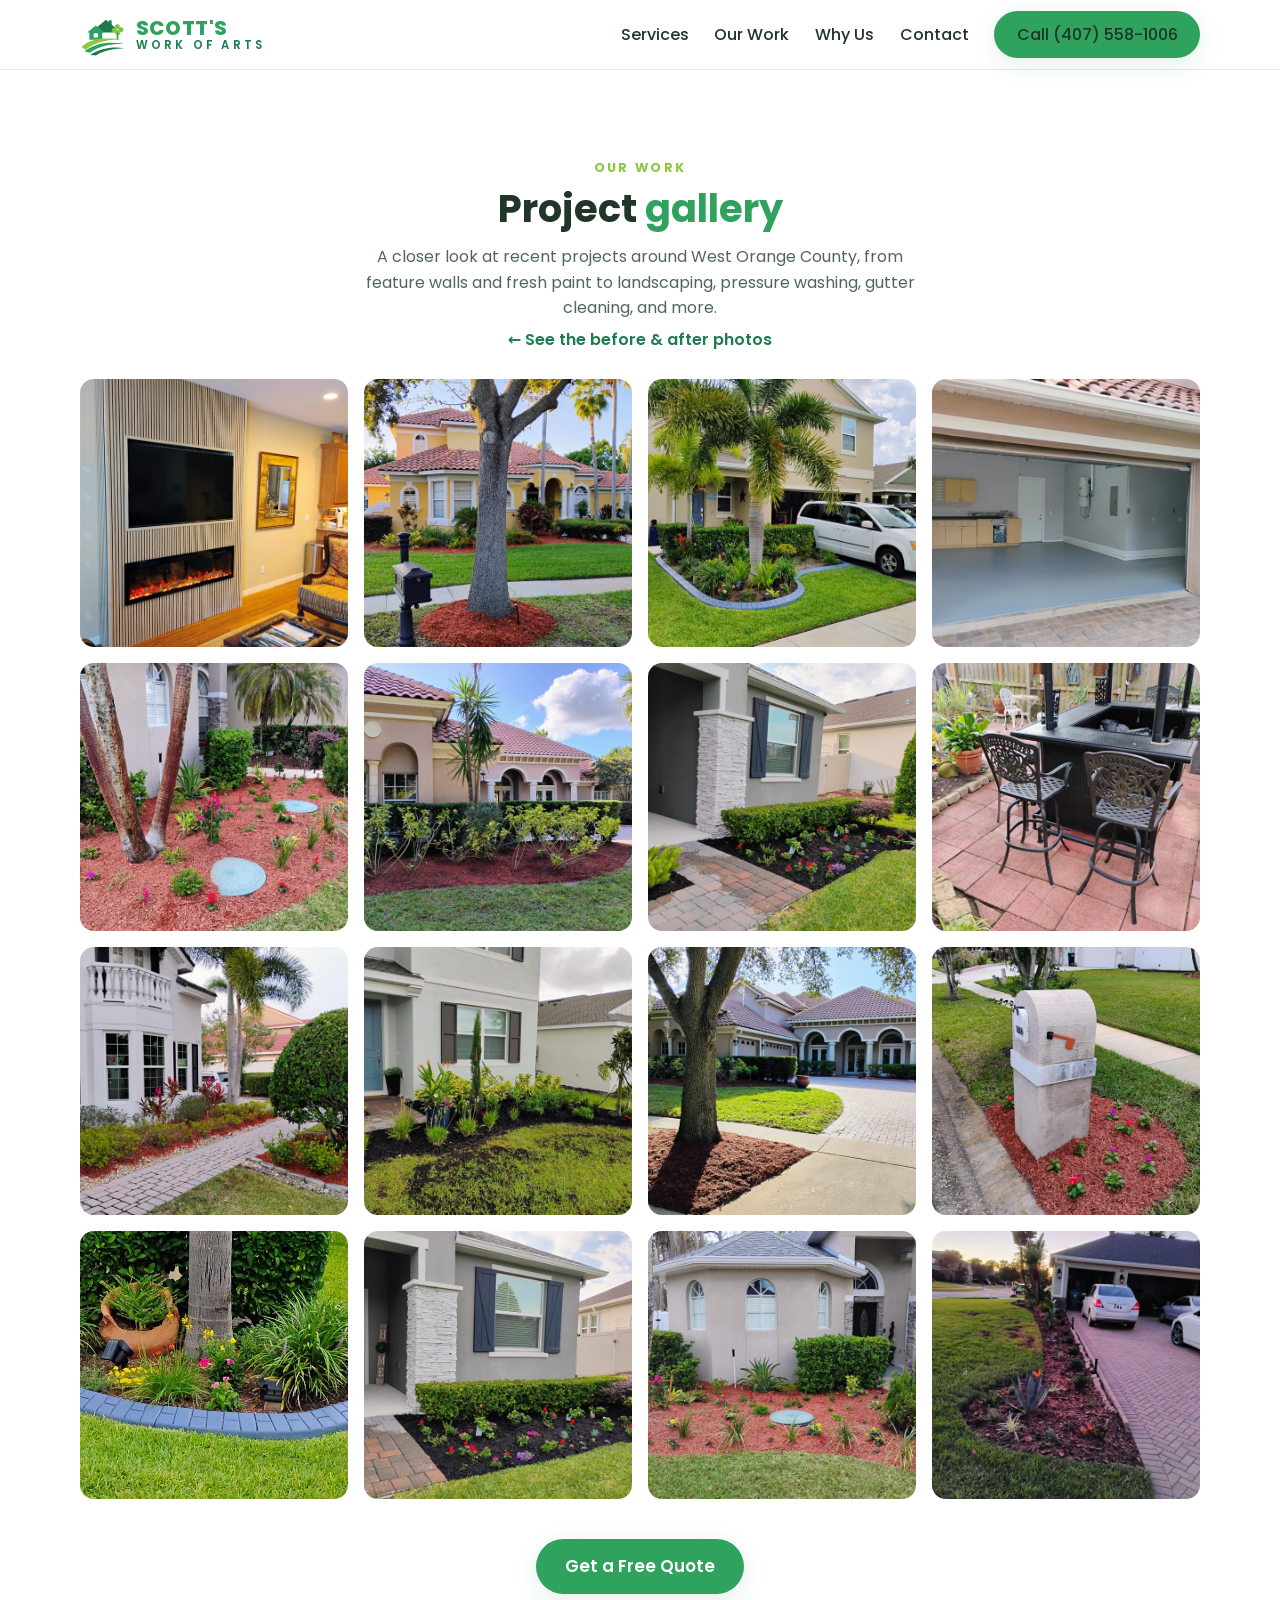
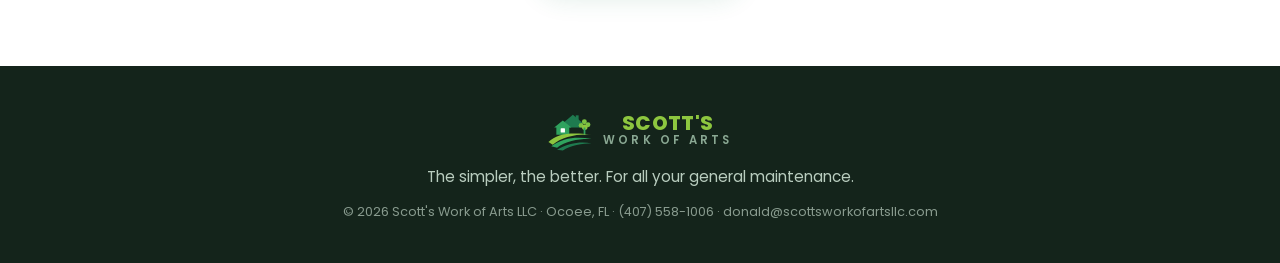
==== our-work.html @ 2d196500 "Use the finished feature-wall photo for the first gallery tile Point the first gallery tile at the e" ====
<!DOCTYPE html>
<html lang="en">
<head>
  <meta charset="UTF-8">
  <meta name="viewport" content="width=device-width, initial-scale=1.0">
  <title>Our Work | Scott's Work of Arts | Ocoee, FL</title>
  <meta name="description" content="A gallery of recent projects by Scott's Work of Arts in Ocoee, FL and West Orange County: feature walls, painting, landscaping, pressure washing, gutter cleaning and more.">
  <link rel="preconnect" href="https://fonts.googleapis.com">
  <link rel="preconnect" href="https://fonts.gstatic.com" crossorigin>
  <link href="https://fonts.googleapis.com/css2?family=Poppins:wght@400;500;600;700;800&display=swap" rel="stylesheet">
  <link rel="stylesheet" href="css/style.css">
  <link rel="icon" type="image/svg+xml" href="img/favicon.svg">
</head>
<body>

  <!-- Logo mark + service icons (inline SVG sprite) -->
  <svg width="0" height="0" style="position:absolute" aria-hidden="true">
    <symbol id="logo-mark" viewBox="0 0 64 64">
      <path d="M22 24 L36 12 L50 24 L46 24 L46 30 L26 30 L26 24 Z" fill="#1e7a4f"/>
      <rect x="40" y="13" width="4" height="7" fill="#1e7a4f"/>
      <path d="M10 30 L22 20 L34 30 L31 30 L31 40 L13 40 L13 30 Z" fill="#2fa35e"/>
      <rect x="19" y="31" width="6" height="6" rx="1" fill="#ffffff"/>
      <circle cx="52" cy="22" r="3.4" fill="#7cc242"/>
      <circle cx="57" cy="26" r="3.4" fill="#7cc242"/>
      <circle cx="47.5" cy="27" r="3.4" fill="#7cc242"/>
      <circle cx="52.5" cy="29.5" r="3.8" fill="#8dc63f"/>
      <rect x="51" y="30" width="2.4" height="10" fill="#2fa35e"/>
      <path d="M2 50 C14 38 34 36 62 40 C46 38 20 42 8 54 Z" fill="#8dc63f"/>
      <path d="M6 56 C22 44 42 42 62 46 C48 45 26 48 14 58 Z" fill="#2fa35e"/>
      <path d="M14 61 C30 51 48 49 62 52 C50 52 32 54 22 62 Z" fill="#1e7a4f"/>
    </symbol>
    <symbol id="ic-phone" viewBox="0 0 24 24"><path d="M6.6 10.8c1.4 2.8 3.8 5.1 6.6 6.6l2.2-2.2c.3-.3.7-.4 1-.2 1.1.4 2.3.6 3.6.6.6 0 1 .4 1 1V20c0 .6-.4 1-1 1C10.6 21 3 13.4 3 4c0-.6.4-1 1-1h3.5c.6 0 1 .4 1 1 0 1.2.2 2.4.6 3.6.1.3 0 .7-.2 1l-2.3 2.2z"/></symbol>
  </svg>

  <!-- ===== Header ===== -->
  <header class="site-header">
    <div class="container header-inner">
      <a href="./" class="brand">
        <svg class="brand-mark" viewBox="0 0 64 64" aria-hidden="true"><use href="#logo-mark"></use></svg>
        <span class="brand-text">
          <span class="brand-name">SCOTT'S</span>
          <span class="brand-sub">WORK OF ARTS</span>
        </span>
      </a>
      <nav class="site-nav" id="site-nav">
        <a href="./#services">Services</a>
        <a href="./#work">Our Work</a>
        <a href="./#why-us">Why Us</a>
        <a href="./#contact">Contact</a>
        <a href="tel:+14075581006" class="btn btn-primary nav-cta">Call (407) 558-1006</a>
      </nav>
      <button class="nav-toggle" id="nav-toggle" aria-label="Toggle menu" aria-expanded="false">
        <span></span><span></span><span></span>
      </button>
    </div>
  </header>

  <!-- ===== Gallery ===== -->
  <section class="work work-page" id="work">
    <div class="container">
      <p class="section-kicker">Our work</p>
      <h2>Project <span class="accent">gallery</span></h2>
      <p class="section-lead">A closer look at recent projects around West Orange County, from feature walls and fresh paint to landscaping, pressure washing, gutter cleaning, and more.</p>
      <p class="work-back"><a href="./#work">&larr; See the before &amp; after photos</a></p>

      <div class="gallery" id="gallery">
        <button class="gal-item" type="button" data-full="img/gallery/ba-accent-after.jpg" data-cap="Finished wood slat feature wall with a mounted TV and built-in electric fireplace">
          <img loading="lazy" src="img/gallery/thumb/ba-accent-after.jpg" alt="Finished wood slat feature wall with a mounted TV and built-in electric fireplace">
        </button>
        <button class="gal-item" type="button" data-full="img/gallery/exterior-yellow-house.jpg" data-cap="Exterior repaint and fresh landscaping">
          <img loading="lazy" src="img/gallery/thumb/exterior-yellow-house.jpg" alt="Freshly repainted yellow house with new landscaping and a mature shade tree">
        </button>
        <button class="gal-item" type="button" data-full="img/gallery/front-yard-palm.jpg" data-cap="Fresh front-yard landscaping with curved stone edging">
          <img loading="lazy" src="img/gallery/thumb/front-yard-palm.jpg" alt="Front yard with a palm, new plantings and a curved concrete-edged bed">
        </button>
        <button class="gal-item" type="button" data-full="img/gallery/garage-epoxy.jpg" data-cap="Garage floor finished with a durable gray coating">
          <img loading="lazy" src="img/gallery/thumb/garage-epoxy.jpg" alt="Two-car garage with a smooth gray epoxy floor, seen from the driveway">
        </button>
        <button class="gal-item" type="button" data-full="img/gallery/tropical-mulch-bed.jpg" data-cap="Tropical plantings with fresh red mulch">
          <img loading="lazy" src="img/gallery/thumb/tropical-mulch-bed.jpg" alt="Palms and tropical plants in a freshly mulched bed">
        </button>
        <button class="gal-item" type="button" data-full="img/gallery/estate-portico.jpg" data-cap="Manicured landscaping at a luxury home">
          <img loading="lazy" src="img/gallery/thumb/estate-portico.jpg" alt="Trimmed hedges and fresh beds across the front of a large Mediterranean-style home">
        </button>
        <button class="gal-item" type="button" data-full="img/gallery/flower-bed-path.jpg" data-cap="Fresh flowers and trimmed shrubs along a paver entry path">
          <img loading="lazy" src="img/gallery/thumb/flower-bed-path.jpg" alt="Dark mulch bed with red and purple flowers, trimmed shrubs and a topiary beside a stone-column porch">
        </button>
        <button class="gal-item" type="button" data-full="img/gallery/outdoor-patio.jpg" data-cap="Clean paver patio set up for outdoor living">
          <img loading="lazy" src="img/gallery/thumb/outdoor-patio.jpg" alt="Restored red paver patio with a bar table, stools and tiki torches">
        </button>
        <button class="gal-item" type="button" data-full="img/gallery/white-house-curb.jpg" data-cap="Fresh mulch, stone edging and a trimmed topiary along a paver walk">
          <img loading="lazy" src="img/gallery/thumb/white-house-curb.jpg" alt="Curved paver walkway with red mulch, stone edging and a rounded topiary at a white house">
        </button>
        <button class="gal-item" type="button" data-full="img/gallery/entry-grasses.jpg" data-cap="New ornamental grasses and plantings at a front entry">
          <img loading="lazy" src="img/gallery/thumb/entry-grasses.jpg" alt="Front entry bed with ornamental grasses, a young cypress and potted plants at a white house">
        </button>
        <button class="gal-item" type="button" data-full="img/gallery/estate-oak-drive.jpg" data-cap="Mature shade tree and fresh beds along an estate driveway">
          <img loading="lazy" src="img/gallery/thumb/estate-oak-drive.jpg" alt="Large oak with fresh mulch beside a paver driveway at an estate">
        </button>
        <button class="gal-item" type="button" data-full="img/gallery/mailbox-flowers.jpg" data-cap="Fresh flowers and mulch around a stone mailbox">
          <img loading="lazy" src="img/gallery/thumb/mailbox-flowers.jpg" alt="Stone mailbox pillar with red mulch and pink and red flowers">
        </button>
        <button class="gal-item" type="button" data-full="img/gallery/stone-edged-bed.jpg" data-cap="Decorative curbed garden bed with fresh plantings">
          <img loading="lazy" src="img/gallery/thumb/stone-edged-bed.jpg" alt="Garden bed with decorative curved concrete edging, palms and flowers">
        </button>
        <button class="gal-item" type="button" data-full="img/gallery/garden-entry-flowers.jpg" data-cap="New plantings and flowers framing a front entry">
          <img loading="lazy" src="img/gallery/thumb/garden-entry-flowers.jpg" alt="Colorful flowers and fresh mulch framing a stone-column front entry">
        </button>
        <button class="gal-item" type="button" data-full="img/gallery/mulch-bed-corner.jpg" data-cap="Red mulch bed wrapping a home's corner">
          <img loading="lazy" src="img/gallery/thumb/mulch-bed-corner.jpg" alt="Red mulch bed with shrubs and flowers wrapping the corner of a stucco house with arched windows">
        </button>
        <button class="gal-item" type="button" data-full="img/gallery/driveway-palms.jpg" data-cap="Trimmed palms and fresh mulch beside the driveway">
          <img loading="lazy" src="img/gallery/thumb/driveway-palms.jpg" alt="Freshly mulched bed with trimmed palms next to a paver driveway">
        </button>
      </div>

      <div class="work-more">
        <a href="./#quote" class="btn btn-primary btn-lg">Get a Free Quote</a>
      </div>
    </div>
  </section>

  <!-- Lightbox -->
  <div class="lightbox" id="lightbox" aria-hidden="true">
    <button class="lb-close" id="lb-close" type="button" aria-label="Close">&times;</button>
    <button class="lb-nav lb-prev" id="lb-prev" type="button" aria-label="Previous">&#8249;</button>
    <button class="lb-nav lb-next" id="lb-next" type="button" aria-label="Next">&#8250;</button>
    <div class="lb-stage" id="lb-stage"></div>
  </div>

  <!-- ===== Footer ===== -->
  <footer class="site-footer">
    <div class="container footer-inner">
      <a href="./" class="brand brand-footer">
        <svg class="brand-mark" viewBox="0 0 64 64" aria-hidden="true"><use href="#logo-mark"></use></svg>
        <span class="brand-text">
          <span class="brand-name">SCOTT'S</span>
          <span class="brand-sub">WORK OF ARTS</span>
        </span>
      </a>
      <p class="footer-tagline">The simpler, the better. For all your general maintenance.</p>
      <p class="footer-meta">&copy; <span id="year"></span> Scott's Work of Arts LLC &middot; Ocoee, FL &middot; (407) 558-1006 &middot; donald@scottsworkofartsllc.com</p>
    </div>
  </footer>

  <script src="js/main.js"></script>
</body>
</html>
---- css/style.css ----
/* ===== Scott's Work of Arts ===== */
:root {
  --green-dark: #1e7a4f;
  --green: #2fa35e;
  --green-light: #8dc63f;
  --green-pale: #eef7ee;
  --ink: #213528;
  --ink-soft: #51665a;
  --white: #ffffff;
  --radius: 14px;
  --shadow: 0 6px 24px rgba(30, 122, 79, 0.12);
  --font: 'Poppins', system-ui, -apple-system, 'Segoe UI', sans-serif;
}

* { margin: 0; padding: 0; box-sizing: border-box; }

html { scroll-behavior: smooth; }

body {
  font-family: var(--font);
  color: var(--ink);
  line-height: 1.6;
  background: var(--white);
}

.container {
  width: min(1120px, 92%);
  margin-inline: auto;
}

h1, h2, h3 { line-height: 1.2; }

.accent { color: var(--green); }

.section-kicker {
  text-transform: uppercase;
  letter-spacing: 0.18em;
  font-size: 0.8rem;
  font-weight: 700;
  color: var(--green-light);
  margin-bottom: 0.5rem;
}

.section-lead {
  color: var(--ink-soft);
  max-width: 560px;
  margin: 0.75rem auto 0;
}

/* ===== Buttons ===== */
.btn {
  display: inline-flex;
  align-items: center;
  gap: 0.5rem;
  font-family: var(--font);
  font-weight: 600;
  text-decoration: none;
  border-radius: 999px;
  padding: 0.65rem 1.4rem;
  transition: transform 0.15s ease, box-shadow 0.15s ease, background 0.15s ease;
}

.btn:hover { transform: translateY(-2px); }

.btn-primary {
  background: var(--green);
  color: var(--white);
  box-shadow: var(--shadow);
}
.btn-primary:hover { background: var(--green-dark); }

.btn-outline {
  border: 2px solid var(--green);
  color: var(--green-dark);
}
.btn-outline:hover { background: var(--green-pale); }

.btn-lg { padding: 0.9rem 1.8rem; font-size: 1.05rem; }

.icon { width: 1.2em; height: 1.2em; fill: currentColor; }

/* ===== Header ===== */
.site-header {
  position: sticky;
  top: 0;
  z-index: 50;
  background: rgba(255, 255, 255, 0.95);
  backdrop-filter: blur(8px);
  border-bottom: 1px solid #e3eee6;
}

.header-inner {
  display: flex;
  align-items: center;
  justify-content: space-between;
  padding-block: 0.7rem;
}

.brand {
  display: flex;
  align-items: center;
  gap: 0.6rem;
  text-decoration: none;
}

.brand-mark { width: 46px; height: 46px; }

.brand-text { display: flex; flex-direction: column; line-height: 1.05; }

.brand-name {
  font-weight: 800;
  font-size: 1.25rem;
  letter-spacing: 0.02em;
  color: var(--green);
}

.brand-sub {
  font-weight: 600;
  font-size: 0.72rem;
  letter-spacing: 0.28em;
  color: var(--green-dark);
}

.site-nav {
  display: flex;
  align-items: center;
  gap: 1.6rem;
}

.site-nav a {
  text-decoration: none;
  color: var(--ink);
  font-weight: 500;
}

.site-nav a:not(.btn):hover { color: var(--green); }

.nav-toggle {
  display: none;
  flex-direction: column;
  gap: 5px;
  background: none;
  border: 0;
  cursor: pointer;
  padding: 6px;
}

.nav-toggle span {
  width: 26px;
  height: 3px;
  border-radius: 2px;
  background: var(--green-dark);
}

/* ===== Hero ===== */
.hero {
  position: relative;
  background: linear-gradient(135deg, var(--green-pale) 0%, #f7fbf4 60%, #fdfef9 100%);
  padding: 4.5rem 0 6rem;
  overflow: hidden;
}

.hero-inner {
  display: grid;
  grid-template-columns: 1.2fr 0.8fr;
  align-items: center;
  gap: 2rem;
}

.hero-kicker {
  display: inline-block;
  background: var(--green-light);
  color: var(--white);
  font-weight: 700;
  font-size: 0.8rem;
  letter-spacing: 0.12em;
  text-transform: uppercase;
  padding: 0.3rem 0.9rem;
  border-radius: 999px;
  margin-bottom: 1rem;
}

.hero h1 {
  font-size: clamp(2rem, 4.5vw, 3.2rem);
  font-weight: 800;
}

.hero-lead {
  margin-top: 1rem;
  font-size: 1.1rem;
  color: var(--ink-soft);
  max-width: 520px;
}

.hero-actions {
  display: flex;
  flex-wrap: wrap;
  gap: 0.9rem;
  margin-top: 1.8rem;
}

.hero-points {
  display: flex;
  flex-wrap: wrap;
  gap: 1.2rem;
  list-style: none;
  margin-top: 1.6rem;
  color: var(--ink-soft);
  font-size: 0.95rem;
}

.hero-points li::before {
  content: '✓';
  color: var(--green);
  font-weight: 700;
  margin-right: 0.4rem;
}

.hero-art { display: flex; justify-content: center; }

.hero-logo {
  width: min(340px, 80%);
  filter: drop-shadow(0 12px 28px rgba(30, 122, 79, 0.25));
}

.hero-wave {
  position: absolute;
  inset-inline: 0;
  bottom: -1px;
  line-height: 0;
}

.hero-wave svg { width: 100%; height: 90px; display: block; }

/* ===== Services ===== */
.services {
  padding: 4.5rem 0;
  text-align: center;
}

.services h2, .why-us h2, .contact h2 {
  font-size: clamp(1.7rem, 3.5vw, 2.4rem);
  font-weight: 700;
}

.service-grid {
  display: grid;
  grid-template-columns: repeat(auto-fit, minmax(210px, 1fr));
  gap: 1.2rem;
  margin-top: 2.5rem;
}

.service-card {
  display: block;
  text-decoration: none;
  color: inherit;
  background: var(--white);
  border: 1px solid #e3eee6;
  border-radius: var(--radius);
  padding: 1.6rem 1.2rem 2.4rem;
  text-align: center;
  position: relative;
  transition: transform 0.18s ease, box-shadow 0.18s ease, border-color 0.18s ease;
}

.service-card::after {
  content: 'Get a quote \2192';
  position: absolute;
  left: 0;
  right: 0;
  bottom: 0.8rem;
  font-size: 0.78rem;
  font-weight: 600;
  color: var(--green);
  opacity: 0;
  transition: opacity 0.18s ease;
}

.service-card:hover::after,
.service-card:focus-visible::after {
  opacity: 1;
}

/* on touch screens there's no hover — always show the hint */
@media (hover: none) {
  .service-card::after { opacity: 1; }
}

.service-card:hover {
  transform: translateY(-4px);
  box-shadow: var(--shadow);
  border-color: var(--green-light);
}

.service-icon {
  width: 54px;
  height: 54px;
  margin: 0 auto 0.9rem;
  border-radius: 14px;
  background: var(--green-pale);
  display: flex;
  align-items: center;
  justify-content: center;
}

.service-icon svg {
  width: 28px;
  height: 28px;
  fill: var(--green);
  color: var(--green);
}

.service-card h3 { font-size: 1.02rem; font-weight: 600; }

.service-card p {
  margin-top: 0.45rem;
  font-size: 0.88rem;
  color: var(--ink-soft);
}

/* ===== Our Work ===== */
.work {
  padding: 4.5rem 0;
  text-align: center;
}

.work h2 {
  font-size: clamp(1.7rem, 3.5vw, 2.4rem);
  font-weight: 700;
}

.work-page { padding-top: 5.5rem; }

.work-back {
  margin-top: 0.4rem;
  font-weight: 600;
}

.work-back a {
  color: var(--green-dark);
  text-decoration: none;
}

.work-back a:hover { text-decoration: underline; }

.work-more { margin-top: 2.5rem; }

/* Before / After */
.ba-grid {
  display: grid;
  grid-template-columns: 1fr 1fr;
  gap: 1.4rem;
  margin-top: 2.5rem;
}

.ba-card {
  background: var(--white);
  border: 1px solid #e3eee6;
  border-radius: var(--radius);
  overflow: hidden;
  box-shadow: var(--shadow);
}

.ba-pair { display: grid; grid-template-columns: 1fr 1fr; gap: 2px; }

.ba-img {
  position: relative;
  display: block;
  overflow: hidden;
  cursor: pointer;
}

.ba-img img {
  display: block;
  width: 100%;
  height: 100%;
  aspect-ratio: 4 / 3;
  object-fit: cover;
  transition: transform 0.3s ease;
}

.ba-img:hover img,
.ba-img:focus-visible img { transform: scale(1.05); }

.ba-img:focus-visible { outline: 3px solid var(--green); outline-offset: -3px; }

.ba-tag {
  position: absolute;
  bottom: 8px;
  left: 8px;
  background: rgba(20, 36, 27, 0.82);
  color: #fff;
  font-size: 0.72rem;
  font-weight: 600;
  letter-spacing: 0.06em;
  text-transform: uppercase;
  padding: 0.2rem 0.6rem;
  border-radius: 999px;
}

.ba-tag.ba-after { background: var(--green); }

/* Gallery grid */
.gallery {
  display: grid;
  grid-template-columns: repeat(auto-fill, minmax(240px, 1fr));
  gap: 1rem;
  margin-top: 1.6rem;
}

.gal-item {
  position: relative;
  padding: 0;
  border: 0;
  cursor: pointer;
  border-radius: var(--radius);
  overflow: hidden;
  background: var(--green-pale);
  aspect-ratio: 1 / 1;
}

.gal-item img {
  display: block;
  width: 100%;
  height: 100%;
  object-fit: cover;
  transition: transform 0.3s ease;
}

.gal-item:hover img,
.gal-item:focus-visible img { transform: scale(1.06); }

.gal-item:focus-visible { outline: 3px solid var(--green); outline-offset: 2px; }

.play-badge {
  position: absolute;
  inset: 0;
  display: flex;
  align-items: center;
  justify-content: center;
  background: rgba(20, 36, 27, 0.28);
}

.play-badge svg {
  width: 54px;
  height: 54px;
  fill: #fff;
  background: rgba(47, 163, 94, 0.9);
  border-radius: 50%;
  padding: 12px;
  box-shadow: 0 4px 14px rgba(0, 0, 0, 0.3);
}

/* Lightbox */
.lightbox {
  position: fixed;
  inset: 0;
  z-index: 200;
  display: none;
  align-items: center;
  justify-content: center;
  background: rgba(12, 22, 16, 0.92);
  padding: 3.5rem 1rem 4rem;
}

.lightbox.open { display: flex; }

.lb-stage {
  max-width: min(92vw, 1100px);
  max-height: 82vh;
  display: flex;
  align-items: center;
  justify-content: center;
}

.lb-stage img,
.lb-stage video {
  max-width: 100%;
  max-height: 82vh;
  border-radius: 8px;
  box-shadow: 0 10px 40px rgba(0, 0, 0, 0.5);
}

.lb-cap {
  position: absolute;
  bottom: 1.1rem;
  left: 0;
  right: 0;
  text-align: center;
  color: #e9f3ec;
  font-size: 0.92rem;
  padding: 0 1rem;
}

.lb-close, .lb-nav {
  position: absolute;
  background: rgba(255, 255, 255, 0.12);
  color: #fff;
  border: 0;
  cursor: pointer;
  border-radius: 50%;
  width: 46px;
  height: 46px;
  font-size: 1.6rem;
  line-height: 1;
  display: flex;
  align-items: center;
  justify-content: center;
  transition: background 0.15s ease;
}

.lb-close:hover, .lb-nav:hover { background: rgba(255, 255, 255, 0.28); }

.lb-close { top: 1rem; right: 1rem; }
.lb-prev { left: 1rem; top: 50%; transform: translateY(-50%); }
.lb-next { right: 1rem; top: 50%; transform: translateY(-50%); }

/* ===== Why Us ===== */
.why-us {
  background: var(--green-pale);
  padding: 4.5rem 0;
}

.why-inner {
  display: grid;
  grid-template-columns: 1.1fr 0.9fr;
  gap: 3rem;
  align-items: center;
}

.why-copy > p { color: var(--ink-soft); margin-top: 0.8rem; }

.why-list {
  list-style: none;
  margin: 1.5rem 0 2rem;
  display: grid;
  gap: 1rem;
}

.why-list li {
  background: var(--white);
  border-left: 4px solid var(--green-light);
  border-radius: 0 var(--radius) var(--radius) 0;
  padding: 0.9rem 1.1rem;
  color: var(--ink-soft);
  font-size: 0.95rem;
}

.why-list strong {
  display: block;
  color: var(--ink);
}

.why-stats {
  display: grid;
  grid-template-columns: 1fr 1fr;
  gap: 1.2rem;
}

.stat-card {
  background: var(--white);
  border-radius: var(--radius);
  box-shadow: var(--shadow);
  padding: 1.8rem 1rem;
  text-align: center;
  display: flex;
  flex-direction: column;
  gap: 0.2rem;
}

.stat-number {
  font-size: 2rem;
  font-weight: 800;
  color: var(--green);
}

.stat-label {
  font-size: 0.85rem;
  color: var(--ink-soft);
}

/* ===== Contact ===== */
.contact {
  background: linear-gradient(140deg, var(--green-dark), var(--green));
  color: var(--white);
  padding: 4.5rem 0;
  text-align: center;
}

.section-kicker.light { color: #cdeaa6; }

.contact-lead { margin-top: 0.6rem; opacity: 0.9; max-width: 640px; margin-inline: auto; }

.contact-grid {
  display: grid;
  grid-template-columns: 1.2fr 0.8fr;
  gap: 1.6rem;
  margin-top: 2.4rem;
  text-align: left;
  align-items: start;
}

/* --- Quote form --- */
.quote-form {
  background: var(--white);
  border-radius: var(--radius);
  box-shadow: var(--shadow);
  padding: 1.8rem;
  color: var(--ink);
  display: grid;
  gap: 1rem;
}

.quote-form h3 {
  font-size: 1.25rem;
  font-weight: 700;
  color: var(--green-dark);
}

.quote-form label {
  display: grid;
  gap: 0.3rem;
  font-size: 0.85rem;
  font-weight: 600;
  color: var(--ink-soft);
}

.form-row {
  display: grid;
  grid-template-columns: 1fr 1fr;
  gap: 1rem;
}

.quote-form input,
.quote-form select,
.quote-form textarea {
  font-family: var(--font);
  font-size: 0.95rem;
  color: var(--ink);
  border: 1.5px solid #d6e6da;
  border-radius: 10px;
  padding: 0.65rem 0.8rem;
  background: #fbfdfb;
  width: 100%;
  transition: border-color 0.15s ease;
}

.quote-form input:focus,
.quote-form select:focus,
.quote-form textarea:focus {
  outline: none;
  border-color: var(--green);
}

.quote-form input.invalid { border-color: #d65a45; }

.quote-form textarea { resize: vertical; }

.hp-field { position: absolute; left: -9999px; height: 0; width: 0; opacity: 0; }

.form-submit {
  justify-self: start;
  border: 0;
  cursor: pointer;
  font-size: 1rem;
}

.form-submit:disabled { opacity: 0.6; cursor: wait; transform: none; }

.form-status { font-size: 0.9rem; font-weight: 600; min-height: 1.4em; margin: 0; }
.form-status.ok { color: var(--green-dark); }
.form-status.err { color: #d65a45; }

.contact-cards {
  display: flex;
  flex-direction: column;
  gap: 1.4rem;
}

.contact-card {
  background: rgba(255, 255, 255, 0.1);
  border: 1px solid rgba(255, 255, 255, 0.25);
  border-radius: var(--radius);
  padding: 1.6rem 1.4rem;
  text-decoration: none;
  color: var(--white);
  display: flex;
  flex-direction: column;
  align-items: center;
  gap: 0.3rem;
  transition: background 0.18s ease, transform 0.18s ease;
}

.contact-card:hover {
  background: rgba(255, 255, 255, 0.2);
  transform: translateY(-3px);
}

.icon-lg { width: 34px; height: 34px; fill: #cdeaa6; margin-bottom: 0.4rem; }

.contact-label {
  font-size: 0.8rem;
  text-transform: uppercase;
  letter-spacing: 0.14em;
  opacity: 0.85;
}

.contact-value { font-size: clamp(0.9rem, 4vw, 1.15rem); font-weight: 700; overflow-wrap: anywhere; }

/* ===== Footer ===== */
.site-footer {
  background: #14241b;
  color: #b9cdbf;
  padding: 2.5rem 0;
  text-align: center;
}

.footer-inner { display: grid; gap: 0.8rem; justify-items: center; }

.brand-footer .brand-name { color: var(--green-light); }
.brand-footer .brand-sub { color: #8aa893; }

.footer-tagline { font-size: 0.95rem; }

.footer-meta { font-size: 0.8rem; opacity: 0.7; }

/* ===== Responsive ===== */
@media (max-width: 860px) {
  .hero-inner { grid-template-columns: 1fr; text-align: center; }
  .hero-lead { margin-inline: auto; }
  .hero-actions, .hero-points { justify-content: center; }
  .hero-art { order: -1; }
  .hero-logo { width: min(220px, 60%); }
  .why-inner { grid-template-columns: 1fr; }

  .nav-toggle { display: flex; }

  .site-nav {
    display: none;
    position: absolute;
    top: 100%;
    left: 0;
    right: 0;
    background: var(--white);
    flex-direction: column;
    padding: 1.2rem 4%;
    gap: 1rem;
    border-bottom: 1px solid #e3eee6;
    box-shadow: var(--shadow);
  }

  .site-nav.open { display: flex; }

  .contact-grid { grid-template-columns: 1fr; }
  .form-row { grid-template-columns: 1fr; }

  .ba-grid { grid-template-columns: 1fr; }
  .gallery { grid-template-columns: repeat(auto-fill, minmax(150px, 1fr)); }
  .lb-prev { left: 0.4rem; }
  .lb-next { right: 0.4rem; }
}
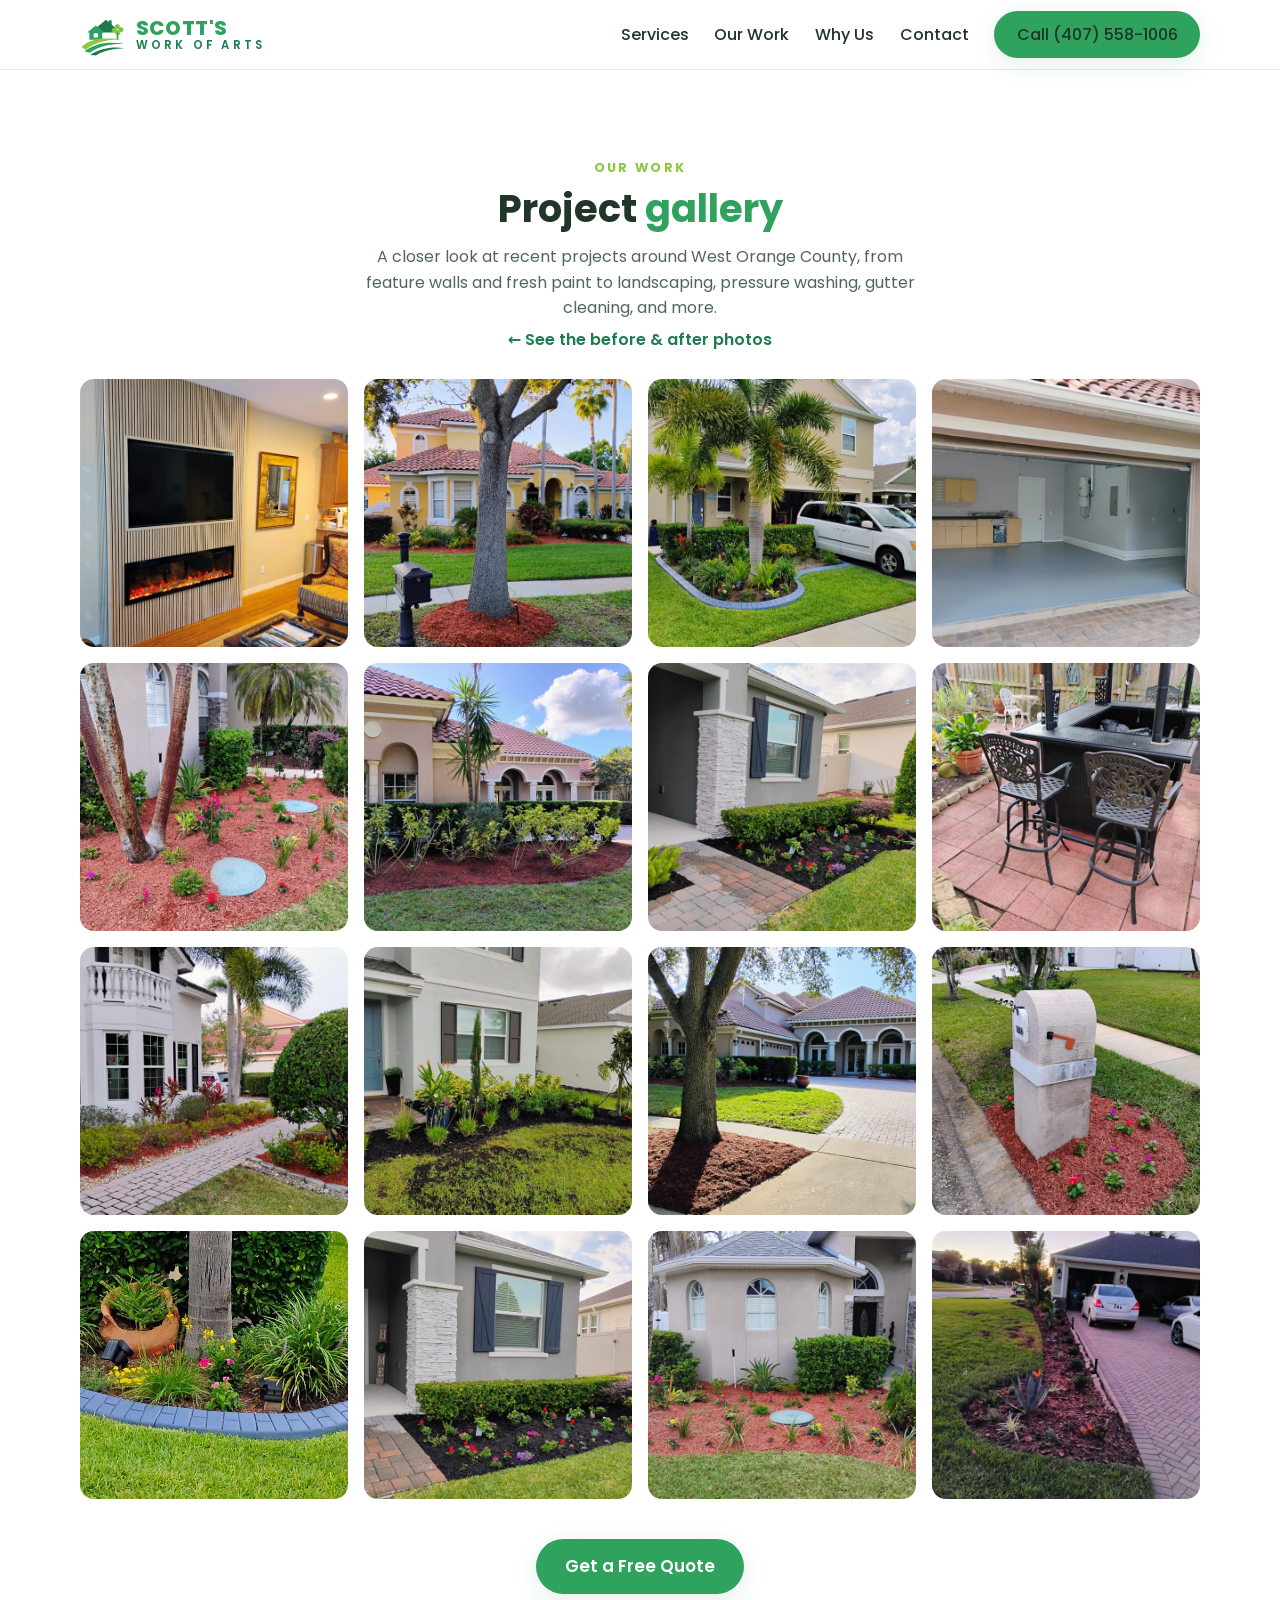
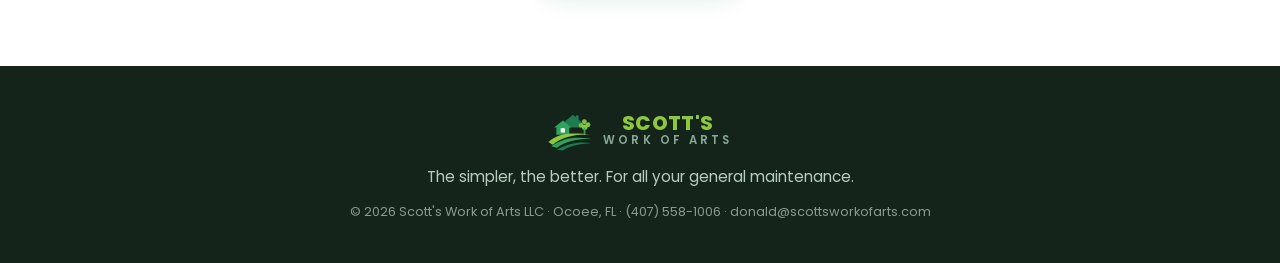
==== commit ee0f1c7a: "Switch site email to donald@scottsworkofarts.com The branded Porkbun mailbox is live and authenticat" ====
--- a/our-work.html
+++ b/our-work.html
@@ -139,7 +139,7 @@
         </span>
       </a>
       <p class="footer-tagline">The simpler, the better. For all your general maintenance.</p>
-      <p class="footer-meta">&copy; <span id="year"></span> Scott's Work of Arts LLC &middot; Ocoee, FL &middot; (407) 558-1006 &middot; donald@scottsworkofartsllc.com</p>
+      <p class="footer-meta">&copy; <span id="year"></span> Scott's Work of Arts LLC &middot; Ocoee, FL &middot; (407) 558-1006 &middot; donald@scottsworkofarts.com</p>
     </div>
   </footer>
 
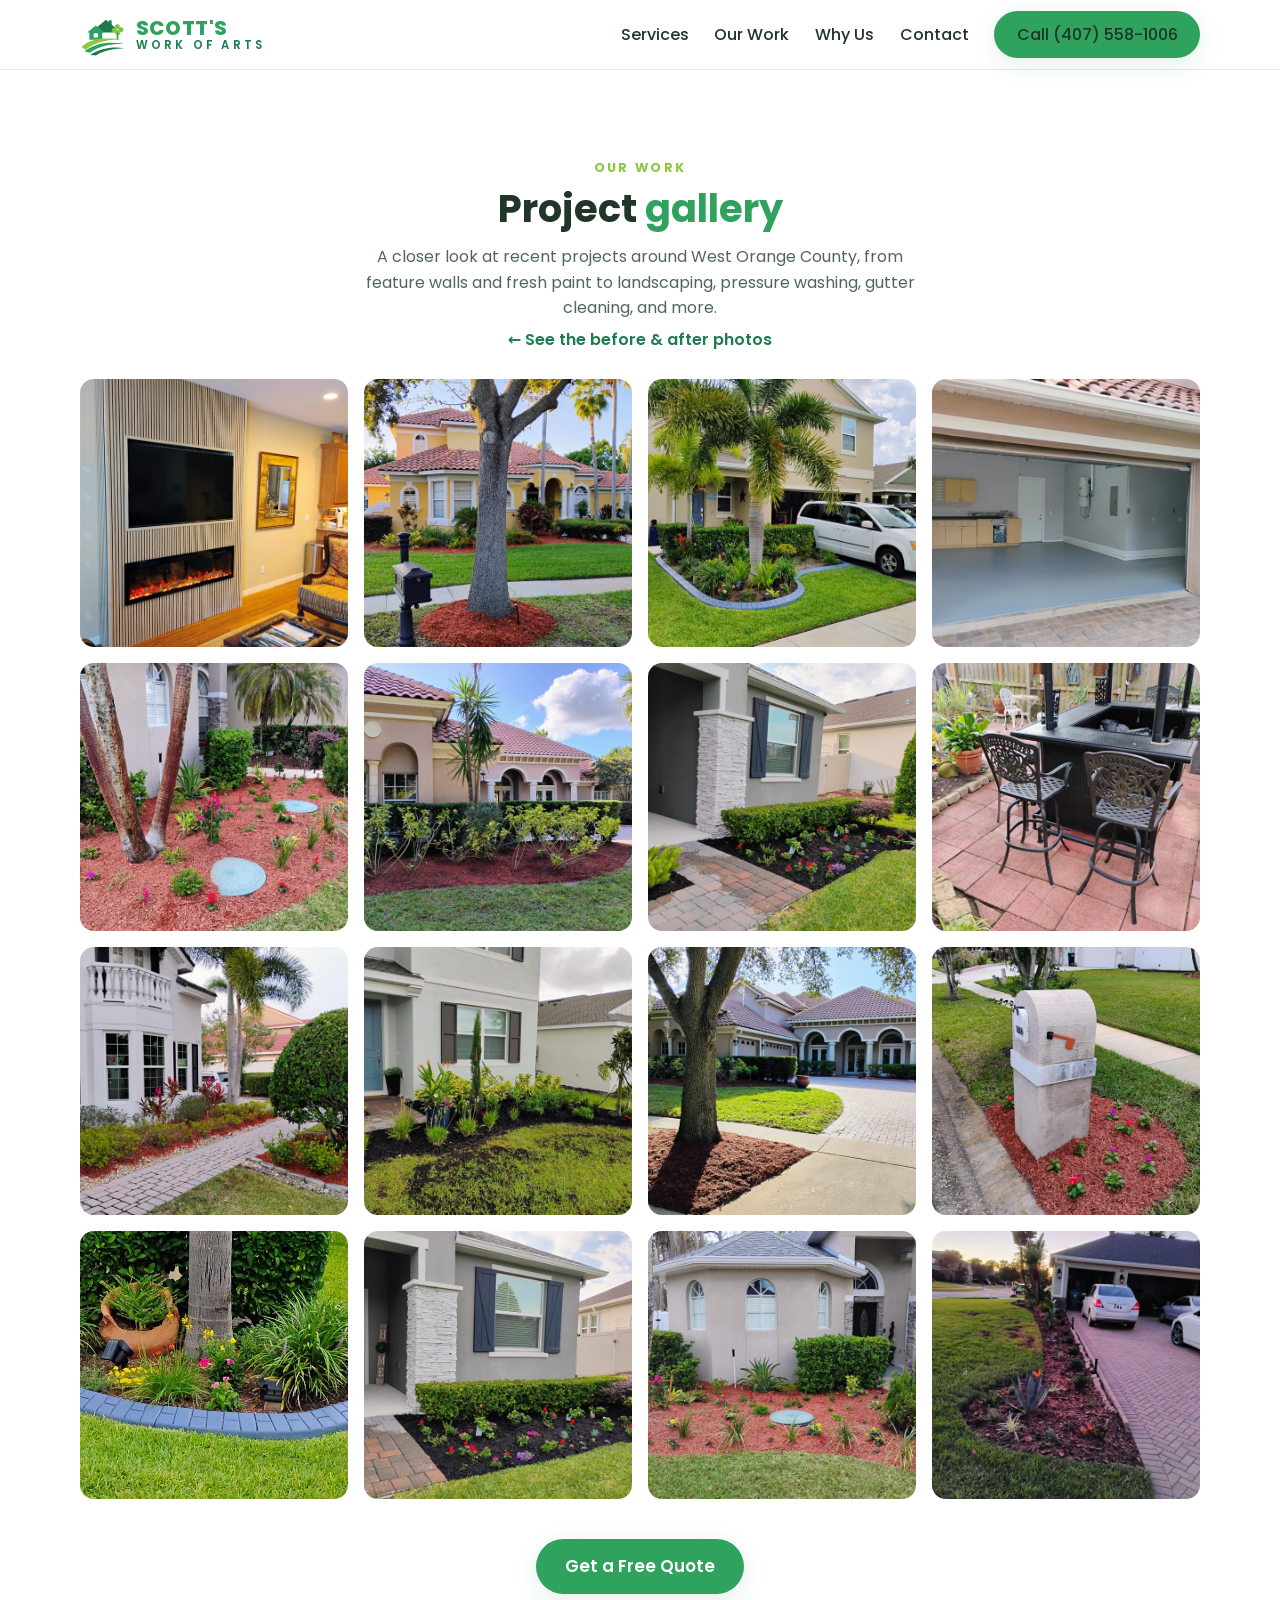
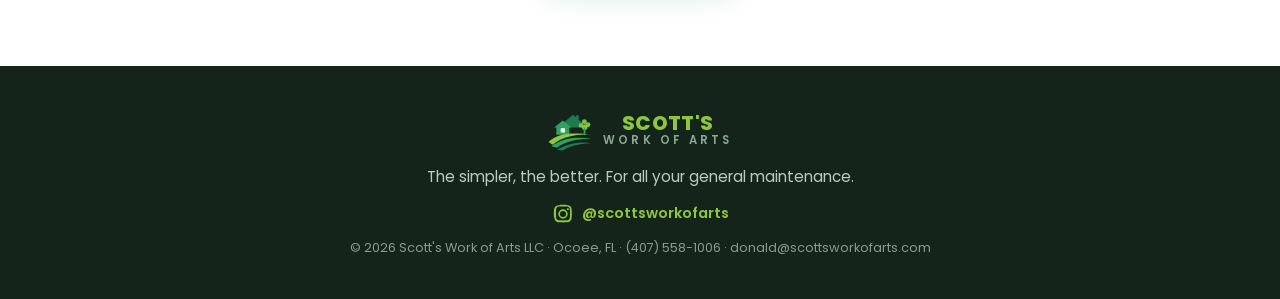
==== commit 1f794282: "Add Instagram link to contact section and footer Links @scottsworkofarts (instagram.com/scottsworkof" ====
--- a/our-work.html
+++ b/our-work.html
@@ -30,6 +30,7 @@
       <path d="M14 61 C30 51 48 49 62 52 C50 52 32 54 22 62 Z" fill="#1e7a4f"/>
     </symbol>
     <symbol id="ic-phone" viewBox="0 0 24 24"><path d="M6.6 10.8c1.4 2.8 3.8 5.1 6.6 6.6l2.2-2.2c.3-.3.7-.4 1-.2 1.1.4 2.3.6 3.6.6.6 0 1 .4 1 1V20c0 .6-.4 1-1 1C10.6 21 3 13.4 3 4c0-.6.4-1 1-1h3.5c.6 0 1 .4 1 1 0 1.2.2 2.4.6 3.6.1.3 0 .7-.2 1l-2.3 2.2z"/></symbol>
+    <symbol id="ic-instagram" viewBox="0 0 24 24"><path d="M12 2c2.7 0 3 0 4.1.1 1 .1 1.7.2 2.3.5.6.2 1.1.5 1.6 1 .5.5.8 1 1 1.6.2.6.4 1.3.5 2.3.1 1.1.1 1.4.1 4.1s0 3-.1 4.1c-.1 1-.2 1.7-.5 2.3a4.6 4.6 0 0 1-1 1.6c-.5.5-1 .8-1.6 1-.6.2-1.3.4-2.3.5-1.1.1-1.4.1-4.1.1s-3 0-4.1-.1c-1-.1-1.7-.2-2.3-.5a4.6 4.6 0 0 1-1.6-1 4.6 4.6 0 0 1-1-1.6c-.2-.6-.4-1.3-.5-2.3C2 15 2 14.7 2 12s0-3 .1-4.1c.1-1 .2-1.7.5-2.3a4.6 4.6 0 0 1 1-1.6c.5-.5 1-.8 1.6-1 .6-.2 1.3-.4 2.3-.5C9 2 9.3 2 12 2zm0 1.8c-2.7 0-3 0-4 .1-.8 0-1.3.2-1.6.3-.4.1-.7.3-1 .6-.3.3-.5.6-.6 1-.1.3-.3.8-.3 1.6-.1 1-.1 1.3-.1 4s0 3 .1 4c0 .8.2 1.3.3 1.6.1.4.3.7.6 1 .3.3.6.5 1 .6.3.1.8.3 1.6.3 1 .1 1.3.1 4 .1s3 0 4-.1c.8 0 1.3-.2 1.6-.3.4-.1.7-.3 1-.6.3-.3.5-.6.6-1 .1-.3.3-.8.3-1.6.1-1 .1-1.3.1-4s0-3-.1-4c0-.8-.2-1.3-.3-1.6a2.7 2.7 0 0 0-.6-1 2.7 2.7 0 0 0-1-.6c-.3-.1-.8-.3-1.6-.3-1-.1-1.3-.1-4-.1zm0 3.1a5.1 5.1 0 1 1 0 10.2 5.1 5.1 0 0 1 0-10.2zm0 1.8a3.3 3.3 0 1 0 0 6.6 3.3 3.3 0 0 0 0-6.6zm5.3-3.1a1.2 1.2 0 1 1 0 2.4 1.2 1.2 0 0 1 0-2.4z"/></symbol>
   </svg>
 
   <!-- ===== Header ===== -->
@@ -139,6 +140,10 @@
         </span>
       </a>
       <p class="footer-tagline">The simpler, the better. For all your general maintenance.</p>
+      <a href="https://www.instagram.com/scottsworkofarts/" class="footer-social" target="_blank" rel="noopener">
+        <svg viewBox="0 0 24 24" aria-hidden="true"><use href="#ic-instagram"></use></svg>
+        <span>@scottsworkofarts</span>
+      </a>
       <p class="footer-meta">&copy; <span id="year"></span> Scott's Work of Arts LLC &middot; Ocoee, FL &middot; (407) 558-1006 &middot; donald@scottsworkofarts.com</p>
     </div>
   </footer>
--- a/css/style.css
+++ b/css/style.css
@@ -721,6 +721,19 @@
 .brand-footer .brand-sub { color: #8aa893; }
 
 .footer-tagline { font-size: 0.95rem; }
+
+.footer-social {
+  display: inline-flex;
+  align-items: center;
+  gap: 0.5rem;
+  color: var(--green-light);
+  text-decoration: none;
+  font-size: 0.9rem;
+  font-weight: 600;
+  transition: color 0.2s ease;
+}
+.footer-social svg { width: 22px; height: 22px; fill: currentColor; }
+.footer-social:hover { color: var(--white); }
 
 .footer-meta { font-size: 0.8rem; opacity: 0.7; }
 
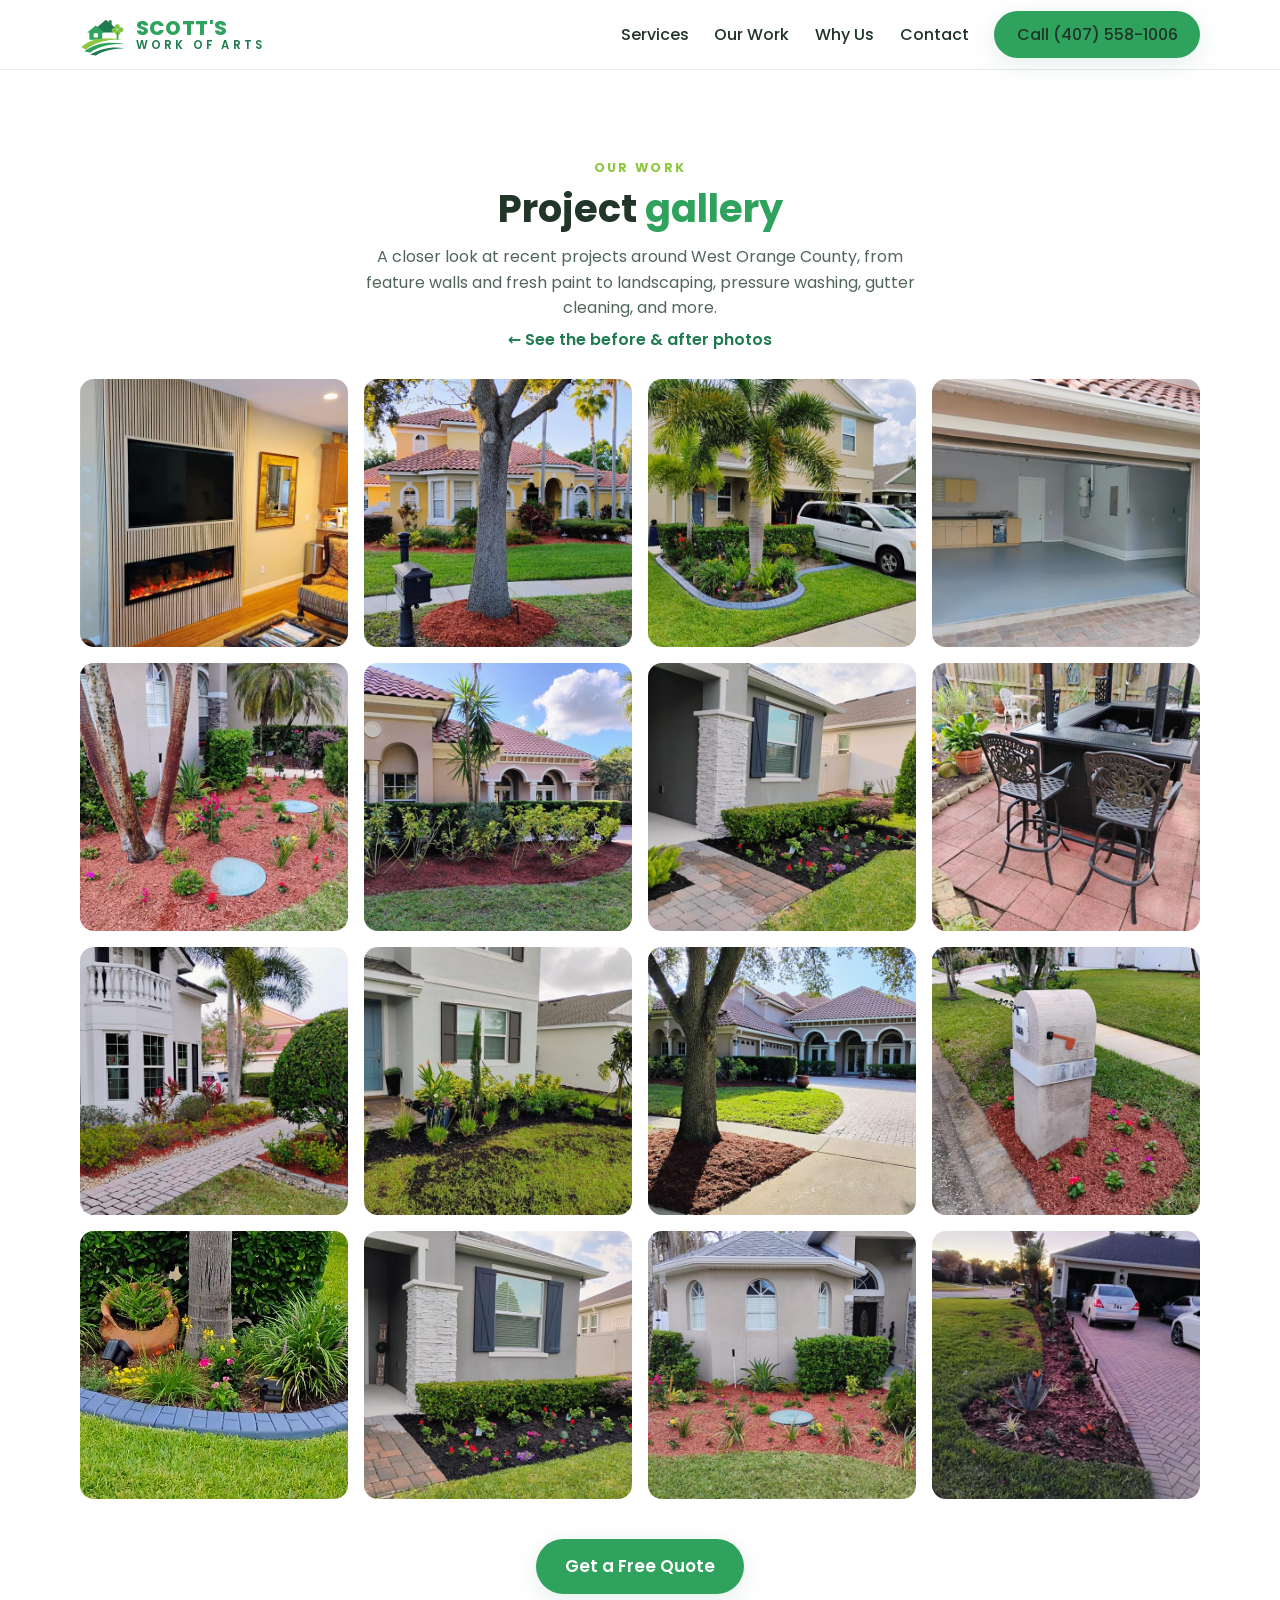
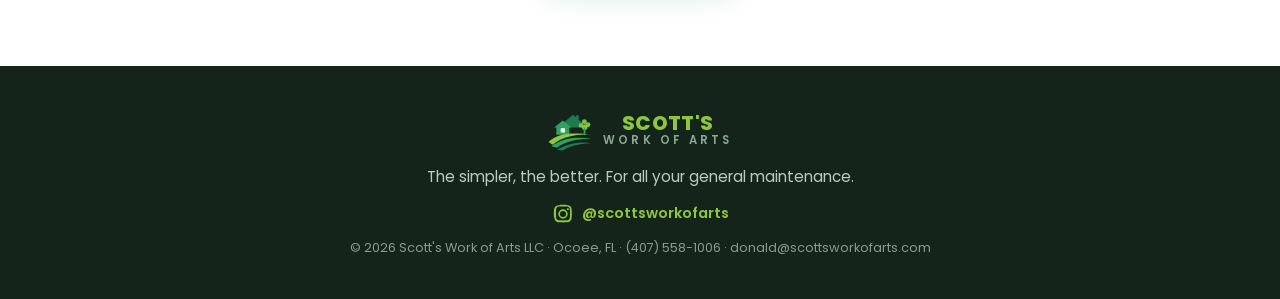
==== commit 41cf2aaf: "Add hero photo, homepage thumbnails, lightbox swipe, and social preview tags - Homepage before/after" ====
--- a/our-work.html
+++ b/our-work.html
@@ -5,6 +5,15 @@
   <meta name="viewport" content="width=device-width, initial-scale=1.0">
   <title>Our Work | Scott's Work of Arts | Ocoee, FL</title>
   <meta name="description" content="A gallery of recent projects by Scott's Work of Arts in Ocoee, FL and West Orange County: feature walls, painting, landscaping, pressure washing, gutter cleaning and more.">
+  <link rel="canonical" href="https://scottsworkofarts.com/our-work">
+  <meta property="og:type" content="website">
+  <meta property="og:url" content="https://scottsworkofarts.com/our-work">
+  <meta property="og:title" content="Our Work | Scott's Work of Arts | Ocoee, FL">
+  <meta property="og:description" content="A gallery of recent projects by Scott's Work of Arts in Ocoee, FL and West Orange County: feature walls, painting, landscaping, pressure washing, gutter cleaning and more.">
+  <meta property="og:image" content="https://scottsworkofarts.com/img/og-cover.jpg">
+  <meta property="og:image:width" content="1200">
+  <meta property="og:image:height" content="630">
+  <meta name="twitter:card" content="summary_large_image">
   <link rel="preconnect" href="https://fonts.googleapis.com">
   <link rel="preconnect" href="https://fonts.gstatic.com" crossorigin>
   <link href="https://fonts.googleapis.com/css2?family=Poppins:wght@400;500;600;700;800&display=swap" rel="stylesheet">
--- a/css/style.css
+++ b/css/style.css
@@ -218,9 +218,18 @@
 
 .hero-art { display: flex; justify-content: center; }
 
-.hero-logo {
-  width: min(340px, 80%);
-  filter: drop-shadow(0 12px 28px rgba(30, 122, 79, 0.25));
+.hero-photo {
+  width: 100%;
+  aspect-ratio: 4 / 3;
+  object-fit: cover;
+  border-radius: var(--radius);
+  box-shadow: 0 12px 28px rgba(30, 122, 79, 0.25);
+}
+
+/* On wide screens, give the photo an equal share of the hero */
+@media (min-width: 861px) {
+  .hero-inner { grid-template-columns: 1fr 1fr; }
+  .hero-photo { aspect-ratio: 3 / 2; }
 }
 
 .hero-wave {
@@ -743,7 +752,7 @@
   .hero-lead { margin-inline: auto; }
   .hero-actions, .hero-points { justify-content: center; }
   .hero-art { order: -1; }
-  .hero-logo { width: min(220px, 60%); }
+  .hero-photo { aspect-ratio: 16 / 9; }
   .why-inner { grid-template-columns: 1fr; }
 
   .nav-toggle { display: flex; }
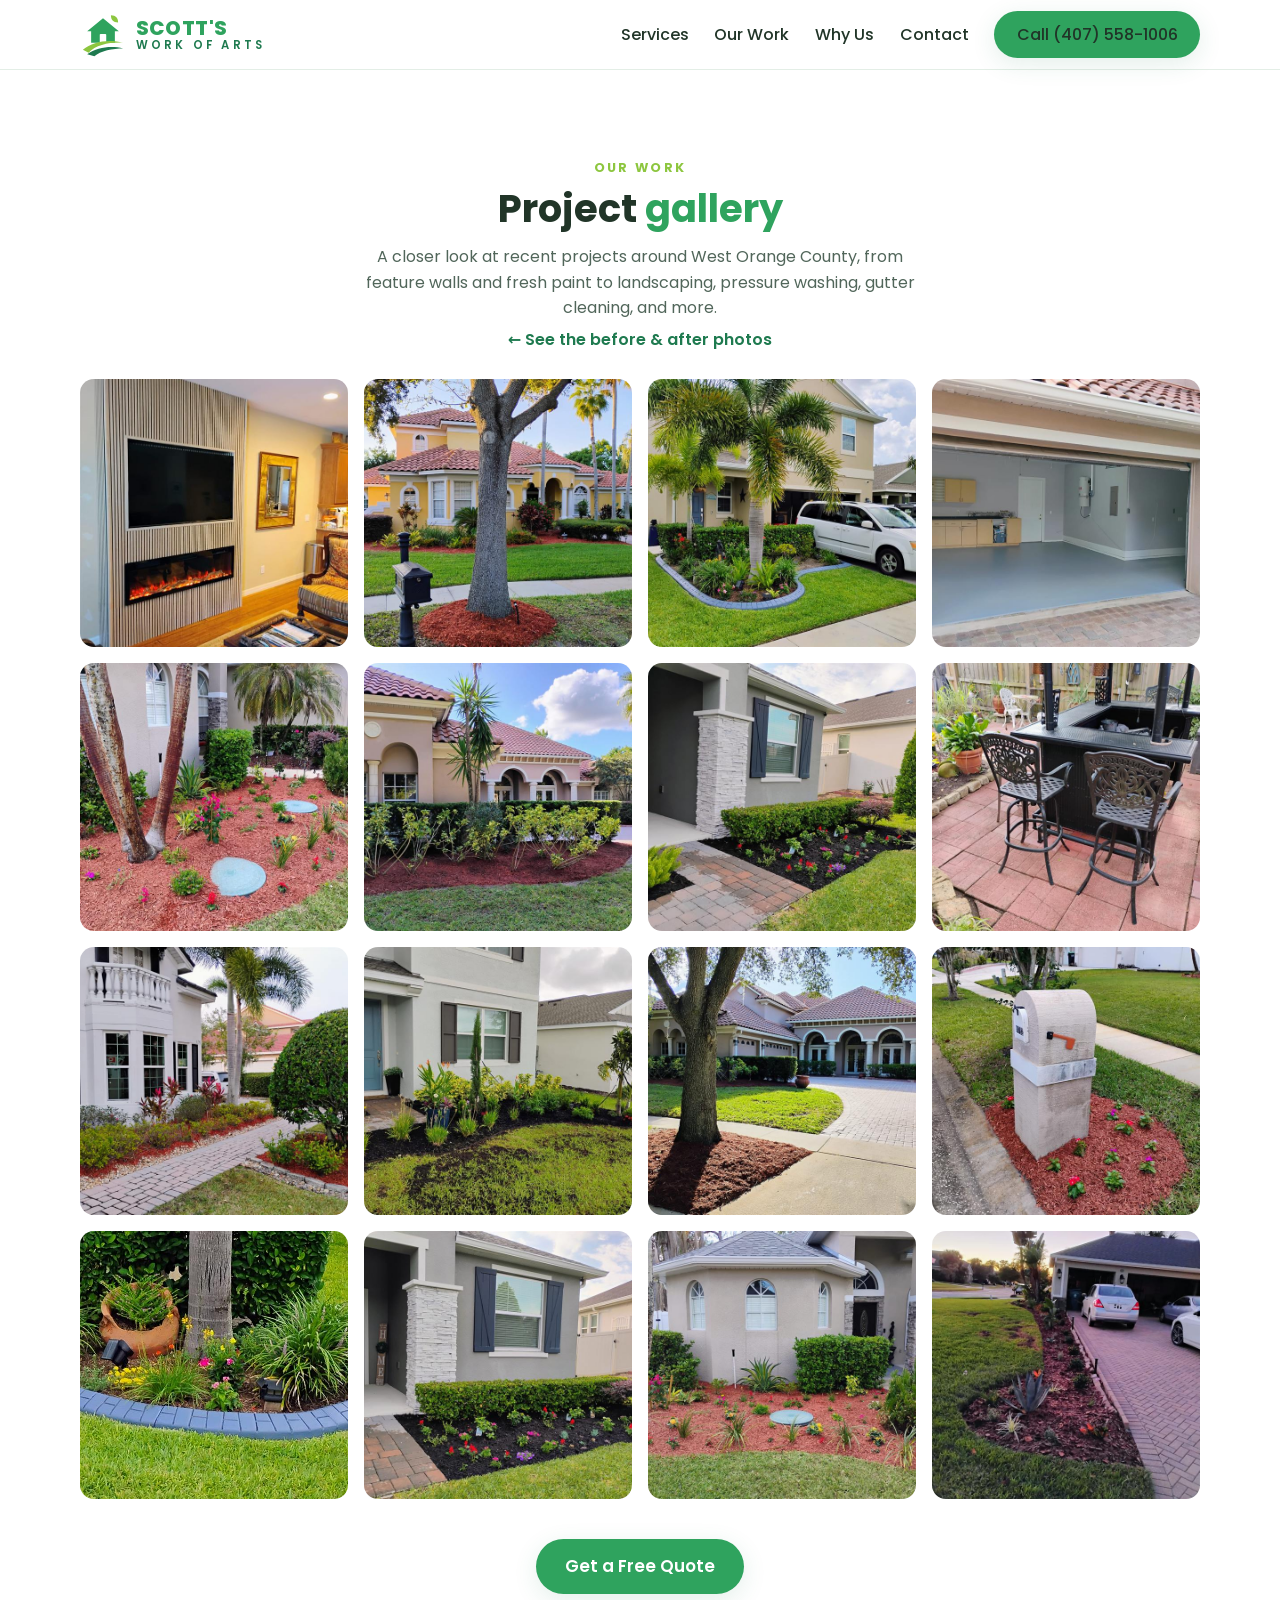
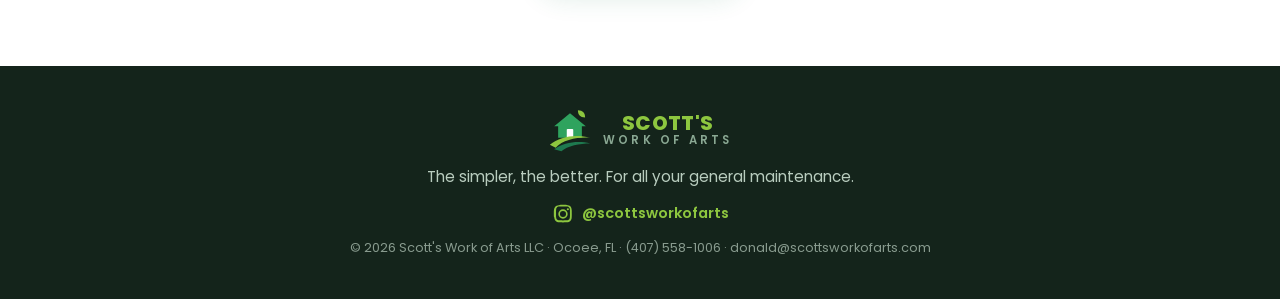
==== commit 2e318c43: "Simplify logo to a single house with a leaf chimney The old two-house + flower mark got muddy at sma" ====
--- a/our-work.html
+++ b/our-work.html
@@ -25,18 +25,11 @@
   <!-- Logo mark + service icons (inline SVG sprite) -->
   <svg width="0" height="0" style="position:absolute" aria-hidden="true">
     <symbol id="logo-mark" viewBox="0 0 64 64">
-      <path d="M22 24 L36 12 L50 24 L46 24 L46 30 L26 30 L26 24 Z" fill="#1e7a4f"/>
-      <rect x="40" y="13" width="4" height="7" fill="#1e7a4f"/>
-      <path d="M10 30 L22 20 L34 30 L31 30 L31 40 L13 40 L13 30 Z" fill="#2fa35e"/>
-      <rect x="19" y="31" width="6" height="6" rx="1" fill="#ffffff"/>
-      <circle cx="52" cy="22" r="3.4" fill="#7cc242"/>
-      <circle cx="57" cy="26" r="3.4" fill="#7cc242"/>
-      <circle cx="47.5" cy="27" r="3.4" fill="#7cc242"/>
-      <circle cx="52.5" cy="29.5" r="3.8" fill="#8dc63f"/>
-      <rect x="51" y="30" width="2.4" height="10" fill="#2fa35e"/>
-      <path d="M2 50 C14 38 34 36 62 40 C46 38 20 42 8 54 Z" fill="#8dc63f"/>
-      <path d="M6 56 C22 44 42 42 62 46 C48 45 26 48 14 58 Z" fill="#2fa35e"/>
-      <path d="M14 61 C30 51 48 49 62 52 C50 52 32 54 22 62 Z" fill="#1e7a4f"/>
+      <path d="M32 10 L54 28 L48.5 28 L48.5 44 L15.5 44 L15.5 28 L10 28 Z" fill="#2fa35e"/>
+      <path d="M43 6 C50 6 53 10 53 16 C46 16 43 12 43 6 Z" fill="#8dc63f"/>
+      <rect x="27.5" y="32" width="9" height="12" rx="1.2" fill="#ffffff"/>
+      <path d="M4 54 C18 42 40 39 60 44 C42 43 22 47 12 58 Z" fill="#8dc63f"/>
+      <path d="M10 60 C24 50 44 48 60 52 C46 52 28 55 20 63 Z" fill="#1e7a4f"/>
     </symbol>
     <symbol id="ic-phone" viewBox="0 0 24 24"><path d="M6.6 10.8c1.4 2.8 3.8 5.1 6.6 6.6l2.2-2.2c.3-.3.7-.4 1-.2 1.1.4 2.3.6 3.6.6.6 0 1 .4 1 1V20c0 .6-.4 1-1 1C10.6 21 3 13.4 3 4c0-.6.4-1 1-1h3.5c.6 0 1 .4 1 1 0 1.2.2 2.4.6 3.6.1.3 0 .7-.2 1l-2.3 2.2z"/></symbol>
     <symbol id="ic-instagram" viewBox="0 0 24 24"><path d="M12 2c2.7 0 3 0 4.1.1 1 .1 1.7.2 2.3.5.6.2 1.1.5 1.6 1 .5.5.8 1 1 1.6.2.6.4 1.3.5 2.3.1 1.1.1 1.4.1 4.1s0 3-.1 4.1c-.1 1-.2 1.7-.5 2.3a4.6 4.6 0 0 1-1 1.6c-.5.5-1 .8-1.6 1-.6.2-1.3.4-2.3.5-1.1.1-1.4.1-4.1.1s-3 0-4.1-.1c-1-.1-1.7-.2-2.3-.5a4.6 4.6 0 0 1-1.6-1 4.6 4.6 0 0 1-1-1.6c-.2-.6-.4-1.3-.5-2.3C2 15 2 14.7 2 12s0-3 .1-4.1c.1-1 .2-1.7.5-2.3a4.6 4.6 0 0 1 1-1.6c.5-.5 1-.8 1.6-1 .6-.2 1.3-.4 2.3-.5C9 2 9.3 2 12 2zm0 1.8c-2.7 0-3 0-4 .1-.8 0-1.3.2-1.6.3-.4.1-.7.3-1 .6-.3.3-.5.6-.6 1-.1.3-.3.8-.3 1.6-.1 1-.1 1.3-.1 4s0 3 .1 4c0 .8.2 1.3.3 1.6.1.4.3.7.6 1 .3.3.6.5 1 .6.3.1.8.3 1.6.3 1 .1 1.3.1 4 .1s3 0 4-.1c.8 0 1.3-.2 1.6-.3.4-.1.7-.3 1-.6.3-.3.5-.6.6-1 .1-.3.3-.8.3-1.6.1-1 .1-1.3.1-4s0-3-.1-4c0-.8-.2-1.3-.3-1.6a2.7 2.7 0 0 0-.6-1 2.7 2.7 0 0 0-1-.6c-.3-.1-.8-.3-1.6-.3-1-.1-1.3-.1-4-.1zm0 3.1a5.1 5.1 0 1 1 0 10.2 5.1 5.1 0 0 1 0-10.2zm0 1.8a3.3 3.3 0 1 0 0 6.6 3.3 3.3 0 0 0 0-6.6zm5.3-3.1a1.2 1.2 0 1 1 0 2.4 1.2 1.2 0 0 1 0-2.4z"/></symbol>
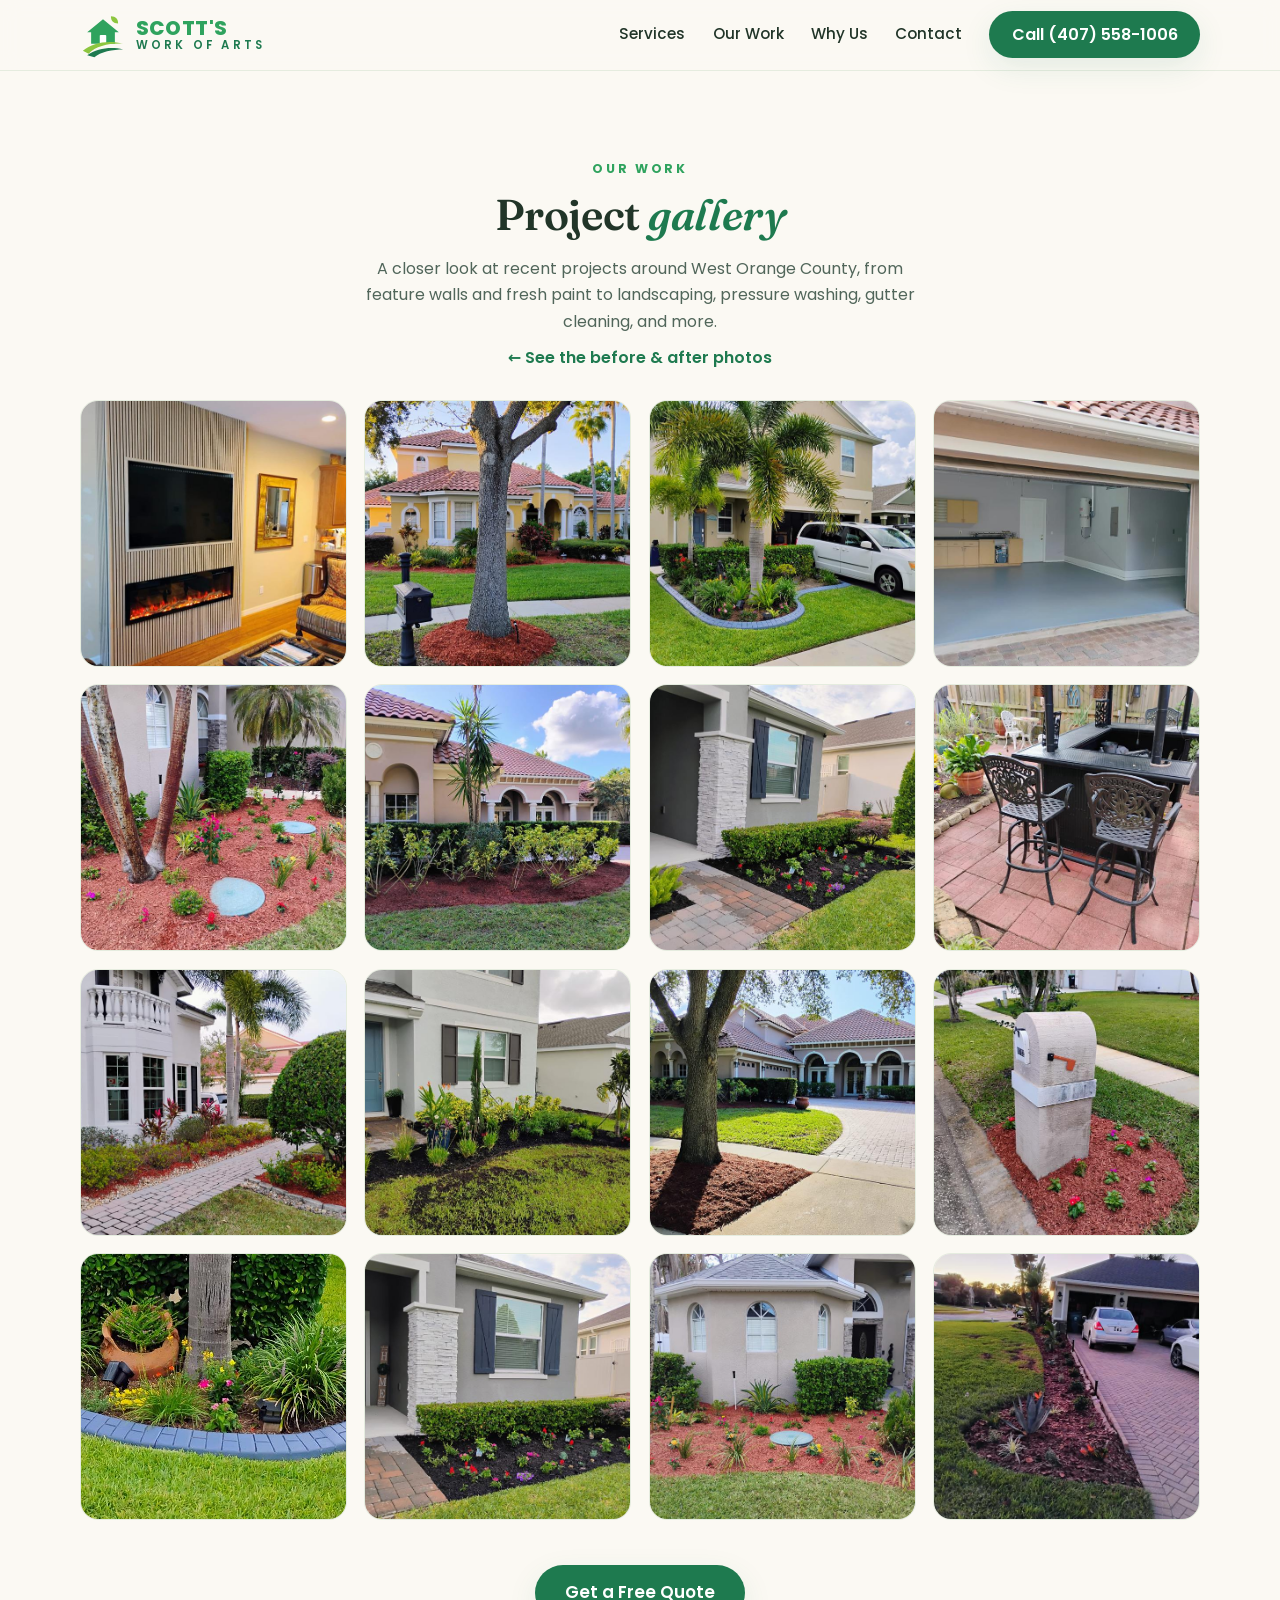
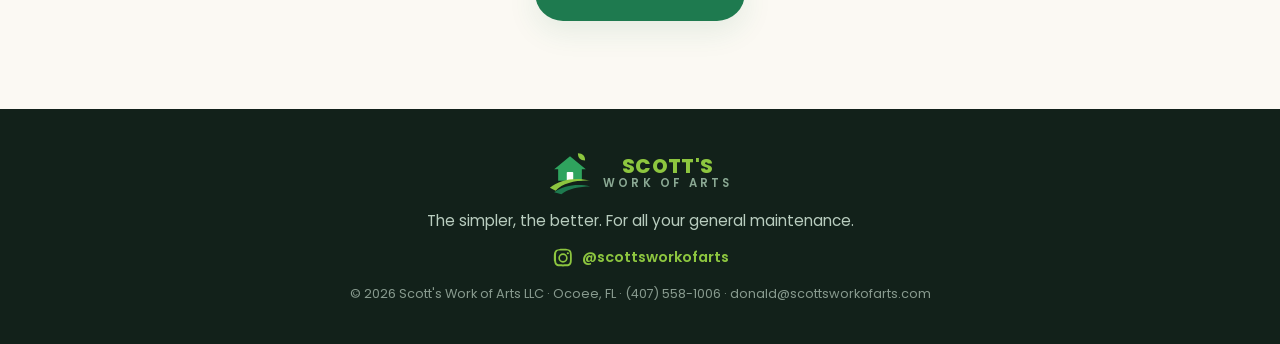
==== commit 02947594: "Redesign: editorial garden look, same palette and identity - Warm cream canvas instead of flat white" ====
--- a/our-work.html
+++ b/our-work.html
@@ -16,7 +16,7 @@
   <meta name="twitter:card" content="summary_large_image">
   <link rel="preconnect" href="https://fonts.googleapis.com">
   <link rel="preconnect" href="https://fonts.gstatic.com" crossorigin>
-  <link href="https://fonts.googleapis.com/css2?family=Poppins:wght@400;500;600;700;800&display=swap" rel="stylesheet">
+  <link href="https://fonts.googleapis.com/css2?family=Fraunces:ital,opsz,wght@0,9..144,500..700;1,9..144,500..700&family=Poppins:wght@400;500;600;700;800&display=swap" rel="stylesheet">
   <link rel="stylesheet" href="css/style.css">
   <link rel="icon" type="image/svg+xml" href="img/favicon.svg">
 </head>
--- a/css/style.css
+++ b/css/style.css
@@ -4,12 +4,16 @@
   --green: #2fa35e;
   --green-light: #8dc63f;
   --green-pale: #eef7ee;
+  --forest: #17422c;
+  --cream: #fbf9f3;
   --ink: #213528;
   --ink-soft: #51665a;
   --white: #ffffff;
-  --radius: 14px;
-  --shadow: 0 6px 24px rgba(30, 122, 79, 0.12);
+  --line: #e5ecdf;
+  --radius: 18px;
+  --shadow: 0 10px 30px rgba(30, 122, 79, 0.1);
   --font: 'Poppins', system-ui, -apple-system, 'Segoe UI', sans-serif;
+  --font-display: 'Fraunces', Georgia, 'Times New Roman', serif;
 }
 
 * { margin: 0; padding: 0; box-sizing: border-box; }
@@ -19,8 +23,8 @@
 body {
   font-family: var(--font);
   color: var(--ink);
-  line-height: 1.6;
-  background: var(--white);
+  line-height: 1.65;
+  background: var(--cream);
 }
 
 .container {
@@ -28,23 +32,31 @@
   margin-inline: auto;
 }
 
-h1, h2, h3 { line-height: 1.2; }
-
-.accent { color: var(--green); }
+h1, h2, h3 {
+  font-family: var(--font-display);
+  font-weight: 600;
+  line-height: 1.15;
+  letter-spacing: -0.01em;
+}
+
+.accent {
+  color: var(--green-dark);
+  font-style: italic;
+}
 
 .section-kicker {
   text-transform: uppercase;
-  letter-spacing: 0.18em;
-  font-size: 0.8rem;
+  letter-spacing: 0.22em;
+  font-size: 0.78rem;
   font-weight: 700;
-  color: var(--green-light);
-  margin-bottom: 0.5rem;
+  color: var(--green);
+  margin-bottom: 0.7rem;
 }
 
 .section-lead {
   color: var(--ink-soft);
-  max-width: 560px;
-  margin: 0.75rem auto 0;
+  max-width: 580px;
+  margin: 1rem auto 0;
 }
 
 /* ===== Buttons ===== */
@@ -57,25 +69,25 @@
   text-decoration: none;
   border-radius: 999px;
   padding: 0.65rem 1.4rem;
-  transition: transform 0.15s ease, box-shadow 0.15s ease, background 0.15s ease;
+  transition: transform 0.15s ease, box-shadow 0.15s ease, background 0.15s ease, color 0.15s ease;
 }
 
 .btn:hover { transform: translateY(-2px); }
 
 .btn-primary {
-  background: var(--green);
+  background: var(--green-dark);
   color: var(--white);
   box-shadow: var(--shadow);
 }
-.btn-primary:hover { background: var(--green-dark); }
+.btn-primary:hover { background: var(--green); }
 
 .btn-outline {
-  border: 2px solid var(--green);
+  border: 2px solid var(--green-dark);
   color: var(--green-dark);
 }
 .btn-outline:hover { background: var(--green-pale); }
 
-.btn-lg { padding: 0.9rem 1.8rem; font-size: 1.05rem; }
+.btn-lg { padding: 0.9rem 1.9rem; font-size: 1.05rem; }
 
 .icon { width: 1.2em; height: 1.2em; fill: currentColor; }
 
@@ -84,9 +96,9 @@
   position: sticky;
   top: 0;
   z-index: 50;
-  background: rgba(255, 255, 255, 0.95);
-  backdrop-filter: blur(8px);
-  border-bottom: 1px solid #e3eee6;
+  background: rgba(251, 249, 243, 0.92);
+  backdrop-filter: blur(10px);
+  border-bottom: 1px solid var(--line);
 }
 
 .header-inner {
@@ -108,6 +120,7 @@
 .brand-text { display: flex; flex-direction: column; line-height: 1.05; }
 
 .brand-name {
+  font-family: var(--font);
   font-weight: 800;
   font-size: 1.25rem;
   letter-spacing: 0.02em;
@@ -124,16 +137,23 @@
 .site-nav {
   display: flex;
   align-items: center;
-  gap: 1.6rem;
-}
-
-.site-nav a {
+  gap: 1.7rem;
+}
+
+.site-nav a:not(.btn) {
   text-decoration: none;
   color: var(--ink);
   font-weight: 500;
-}
-
-.site-nav a:not(.btn):hover { color: var(--green); }
+  font-size: 0.95rem;
+  padding-bottom: 2px;
+  background: linear-gradient(var(--green), var(--green)) left bottom / 0% 2px no-repeat;
+  transition: background-size 0.25s ease, color 0.15s ease;
+}
+
+.site-nav a:not(.btn):hover {
+  color: var(--green-dark);
+  background-size: 100% 2px;
+}
 
 .nav-toggle {
   display: none;
@@ -155,121 +175,152 @@
 /* ===== Hero ===== */
 .hero {
   position: relative;
-  background: linear-gradient(135deg, var(--green-pale) 0%, #f7fbf4 60%, #fdfef9 100%);
-  padding: 4.5rem 0 6rem;
+  padding: 4.5rem 0 5rem;
   overflow: hidden;
 }
 
+/* soft green wash behind the photo side */
+.hero::before {
+  content: '';
+  position: absolute;
+  top: -220px;
+  right: -180px;
+  width: 640px;
+  height: 640px;
+  border-radius: 50%;
+  background: radial-gradient(closest-side, var(--green-pale), rgba(238, 247, 238, 0));
+  pointer-events: none;
+}
+
 .hero-inner {
-  display: grid;
-  grid-template-columns: 1.2fr 0.8fr;
-  align-items: center;
-  gap: 2rem;
+  position: relative;
+  display: grid;
+  grid-template-columns: 1.05fr 0.95fr;
+  align-items: center;
+  gap: 3.5rem;
 }
 
 .hero-kicker {
   display: inline-block;
-  background: var(--green-light);
-  color: var(--white);
+  background: var(--white);
+  color: var(--green-dark);
+  border: 1px solid var(--line);
   font-weight: 700;
-  font-size: 0.8rem;
-  letter-spacing: 0.12em;
+  font-size: 0.76rem;
+  letter-spacing: 0.16em;
   text-transform: uppercase;
-  padding: 0.3rem 0.9rem;
+  padding: 0.35rem 1rem;
   border-radius: 999px;
-  margin-bottom: 1rem;
+  margin-bottom: 1.2rem;
+  box-shadow: 0 2px 10px rgba(30, 122, 79, 0.07);
 }
 
 .hero h1 {
-  font-size: clamp(2rem, 4.5vw, 3.2rem);
-  font-weight: 800;
+  font-size: clamp(2.3rem, 5vw, 3.7rem);
 }
 
 .hero-lead {
-  margin-top: 1rem;
-  font-size: 1.1rem;
+  margin-top: 1.2rem;
+  font-size: 1.12rem;
   color: var(--ink-soft);
-  max-width: 520px;
+  max-width: 500px;
 }
 
 .hero-actions {
   display: flex;
   flex-wrap: wrap;
   gap: 0.9rem;
+  margin-top: 2rem;
+}
+
+.hero-points {
+  display: flex;
+  flex-wrap: wrap;
+  gap: 0.6rem;
+  list-style: none;
   margin-top: 1.8rem;
 }
 
-.hero-points {
-  display: flex;
-  flex-wrap: wrap;
-  gap: 1.2rem;
-  list-style: none;
-  margin-top: 1.6rem;
+.hero-points li {
+  background: var(--white);
+  border: 1px solid var(--line);
+  border-radius: 999px;
+  padding: 0.3rem 0.9rem;
+  font-size: 0.85rem;
   color: var(--ink-soft);
-  font-size: 0.95rem;
 }
 
 .hero-points li::before {
-  content: '✓';
+  content: '\2713';
   color: var(--green);
   font-weight: 700;
-  margin-right: 0.4rem;
-}
-
-.hero-art { display: flex; justify-content: center; }
+  margin-right: 0.45rem;
+}
+
+.hero-art {
+  position: relative;
+  display: flex;
+  justify-content: center;
+}
 
 .hero-photo {
   width: 100%;
-  aspect-ratio: 4 / 3;
+  aspect-ratio: 10 / 11;
   object-fit: cover;
-  border-radius: var(--radius);
-  box-shadow: 0 12px 28px rgba(30, 122, 79, 0.25);
-}
-
-/* On wide screens, give the photo an equal share of the hero */
-@media (min-width: 861px) {
-  .hero-inner { grid-template-columns: 1fr 1fr; }
-  .hero-photo { aspect-ratio: 3 / 2; }
-}
-
-.hero-wave {
+  border-radius: 999px 999px var(--radius) var(--radius);
+  box-shadow: 0 18px 44px rgba(23, 66, 44, 0.22);
+}
+
+/* logo roundel tucked onto the arch */
+.hero-badge {
   position: absolute;
-  inset-inline: 0;
-  bottom: -1px;
-  line-height: 0;
-}
-
-.hero-wave svg { width: 100%; height: 90px; display: block; }
+  left: -14px;
+  bottom: 26px;
+  width: 86px;
+  height: 86px;
+  border-radius: 50%;
+  background: var(--white);
+  border: 1px solid var(--line);
+  box-shadow: var(--shadow);
+  display: flex;
+  align-items: center;
+  justify-content: center;
+}
+
+.hero-badge svg { width: 58px; height: 58px; }
+
+/* ===== Sections shared ===== */
+.services, .work, .why-us, .contact { padding: 5.5rem 0; }
+
+.services h2, .work h2, .why-us h2, .contact h2 {
+  font-size: clamp(1.9rem, 4vw, 2.7rem);
+}
 
 /* ===== Services ===== */
 .services {
-  padding: 4.5rem 0;
+  background: var(--white);
+  border-block: 1px solid var(--line);
   text-align: center;
-}
-
-.services h2, .why-us h2, .contact h2 {
-  font-size: clamp(1.7rem, 3.5vw, 2.4rem);
-  font-weight: 700;
 }
 
 .service-grid {
   display: grid;
   grid-template-columns: repeat(auto-fit, minmax(210px, 1fr));
   gap: 1.2rem;
-  margin-top: 2.5rem;
+  margin-top: 2.8rem;
 }
 
 .service-card {
   display: block;
   text-decoration: none;
   color: inherit;
-  background: var(--white);
-  border: 1px solid #e3eee6;
+  background: var(--cream);
+  border: 1px solid var(--line);
   border-radius: var(--radius);
-  padding: 1.6rem 1.2rem 2.4rem;
+  padding: 1.7rem 1.2rem 2.5rem;
   text-align: center;
   position: relative;
-  transition: transform 0.18s ease, box-shadow 0.18s ease, border-color 0.18s ease;
+  transition: transform 0.18s ease, box-shadow 0.18s ease, border-color 0.18s ease, background 0.18s ease;
 }
 
 .service-card::after {
@@ -277,10 +328,10 @@
   position: absolute;
   left: 0;
   right: 0;
-  bottom: 0.8rem;
+  bottom: 0.85rem;
   font-size: 0.78rem;
   font-weight: 600;
-  color: var(--green);
+  color: var(--green-dark);
   opacity: 0;
   transition: opacity 0.18s ease;
 }
@@ -297,15 +348,16 @@
 
 .service-card:hover {
   transform: translateY(-4px);
+  background: var(--white);
   box-shadow: var(--shadow);
   border-color: var(--green-light);
 }
 
 .service-icon {
-  width: 54px;
-  height: 54px;
-  margin: 0 auto 0.9rem;
-  border-radius: 14px;
+  width: 56px;
+  height: 56px;
+  margin: 0 auto 1rem;
+  border-radius: 50%;
   background: var(--green-pale);
   display: flex;
   align-items: center;
@@ -315,11 +367,15 @@
 .service-icon svg {
   width: 28px;
   height: 28px;
-  fill: var(--green);
-  color: var(--green);
-}
-
-.service-card h3 { font-size: 1.02rem; font-weight: 600; }
+  fill: var(--green-dark);
+  color: var(--green-dark);
+}
+
+.service-card h3 {
+  font-family: var(--font);
+  font-size: 1.02rem;
+  font-weight: 600;
+}
 
 .service-card p {
   margin-top: 0.45rem;
@@ -328,20 +384,12 @@
 }
 
 /* ===== Our Work ===== */
-.work {
-  padding: 4.5rem 0;
-  text-align: center;
-}
-
-.work h2 {
-  font-size: clamp(1.7rem, 3.5vw, 2.4rem);
-  font-weight: 700;
-}
+.work { text-align: center; }
 
 .work-page { padding-top: 5.5rem; }
 
 .work-back {
-  margin-top: 0.4rem;
+  margin-top: 0.6rem;
   font-weight: 600;
 }
 
@@ -352,25 +400,25 @@
 
 .work-back a:hover { text-decoration: underline; }
 
-.work-more { margin-top: 2.5rem; }
+.work-more { margin-top: 2.8rem; }
 
 /* Before / After */
 .ba-grid {
   display: grid;
   grid-template-columns: 1fr 1fr;
-  gap: 1.4rem;
-  margin-top: 2.5rem;
+  gap: 1.5rem;
+  margin-top: 2.8rem;
 }
 
 .ba-card {
   background: var(--white);
-  border: 1px solid #e3eee6;
+  border: 1px solid var(--line);
   border-radius: var(--radius);
   overflow: hidden;
   box-shadow: var(--shadow);
 }
 
-.ba-pair { display: grid; grid-template-columns: 1fr 1fr; gap: 2px; }
+.ba-pair { display: grid; grid-template-columns: 1fr 1fr; gap: 3px; }
 
 .ba-img {
   position: relative;
@@ -397,7 +445,7 @@
   position: absolute;
   bottom: 8px;
   left: 8px;
-  background: rgba(20, 36, 27, 0.82);
+  background: rgba(23, 66, 44, 0.85);
   color: #fff;
   font-size: 0.72rem;
   font-weight: 600;
@@ -413,14 +461,14 @@
 .gallery {
   display: grid;
   grid-template-columns: repeat(auto-fill, minmax(240px, 1fr));
-  gap: 1rem;
-  margin-top: 1.6rem;
+  gap: 1.1rem;
+  margin-top: 1.8rem;
 }
 
 .gal-item {
   position: relative;
   padding: 0;
-  border: 0;
+  border: 1px solid var(--line);
   cursor: pointer;
   border-radius: var(--radius);
   overflow: hidden;
@@ -441,25 +489,6 @@
 
 .gal-item:focus-visible { outline: 3px solid var(--green); outline-offset: 2px; }
 
-.play-badge {
-  position: absolute;
-  inset: 0;
-  display: flex;
-  align-items: center;
-  justify-content: center;
-  background: rgba(20, 36, 27, 0.28);
-}
-
-.play-badge svg {
-  width: 54px;
-  height: 54px;
-  fill: #fff;
-  background: rgba(47, 163, 94, 0.9);
-  border-radius: 50%;
-  padding: 12px;
-  box-shadow: 0 4px 14px rgba(0, 0, 0, 0.3);
-}
-
 /* Lightbox */
 .lightbox {
   position: fixed;
@@ -468,7 +497,7 @@
   display: none;
   align-items: center;
   justify-content: center;
-  background: rgba(12, 22, 16, 0.92);
+  background: rgba(13, 26, 18, 0.93);
   padding: 3.5rem 1rem 4rem;
 }
 
@@ -526,39 +555,51 @@
 
 /* ===== Why Us ===== */
 .why-us {
-  background: var(--green-pale);
-  padding: 4.5rem 0;
-}
+  background: linear-gradient(165deg, #1b5138, var(--forest));
+  color: #e9f3ec;
+}
+
+.why-us .section-kicker { color: var(--green-light); }
 
 .why-inner {
   display: grid;
   grid-template-columns: 1.1fr 0.9fr;
-  gap: 3rem;
-  align-items: center;
-}
-
-.why-copy > p { color: var(--ink-soft); margin-top: 0.8rem; }
+  gap: 3.5rem;
+  align-items: center;
+}
+
+.why-copy > p {
+  color: #c4d9c9;
+  margin-top: 1rem;
+  max-width: 480px;
+}
 
 .why-list {
   list-style: none;
-  margin: 1.5rem 0 2rem;
+  margin: 1.7rem 0 2.2rem;
   display: grid;
   gap: 1rem;
 }
 
 .why-list li {
-  background: var(--white);
+  background: rgba(255, 255, 255, 0.06);
+  border: 1px solid rgba(255, 255, 255, 0.12);
   border-left: 4px solid var(--green-light);
   border-radius: 0 var(--radius) var(--radius) 0;
-  padding: 0.9rem 1.1rem;
-  color: var(--ink-soft);
+  padding: 0.95rem 1.15rem;
+  color: #c4d9c9;
   font-size: 0.95rem;
 }
 
 .why-list strong {
   display: block;
-  color: var(--ink);
-}
+  color: var(--white);
+}
+
+.why-us .btn-primary {
+  background: var(--green);
+}
+.why-us .btn-primary:hover { background: var(--green-light); color: var(--forest); }
 
 .why-stats {
   display: grid;
@@ -567,9 +608,9 @@
 }
 
 .stat-card {
-  background: var(--white);
+  background: rgba(255, 255, 255, 0.06);
+  border: 1px solid rgba(255, 255, 255, 0.12);
   border-radius: var(--radius);
-  box-shadow: var(--shadow);
   padding: 1.8rem 1rem;
   text-align: center;
   display: flex;
@@ -578,51 +619,52 @@
 }
 
 .stat-number {
-  font-size: 2rem;
-  font-weight: 800;
-  color: var(--green);
+  font-family: var(--font-display);
+  font-style: italic;
+  font-size: 2.3rem;
+  font-weight: 600;
+  color: #cdeaa6;
+  line-height: 1.1;
 }
 
 .stat-label {
   font-size: 0.85rem;
-  color: var(--ink-soft);
+  color: #c4d9c9;
 }
 
 /* ===== Contact ===== */
 .contact {
   background: linear-gradient(140deg, var(--green-dark), var(--green));
   color: var(--white);
-  padding: 4.5rem 0;
   text-align: center;
 }
 
 .section-kicker.light { color: #cdeaa6; }
 
-.contact-lead { margin-top: 0.6rem; opacity: 0.9; max-width: 640px; margin-inline: auto; }
+.contact-lead { margin-top: 0.8rem; opacity: 0.92; max-width: 640px; margin-inline: auto; }
 
 .contact-grid {
   display: grid;
   grid-template-columns: 1.2fr 0.8fr;
   gap: 1.6rem;
-  margin-top: 2.4rem;
+  margin-top: 2.6rem;
   text-align: left;
   align-items: start;
 }
 
 /* --- Quote form --- */
 .quote-form {
-  background: var(--white);
+  background: var(--cream);
   border-radius: var(--radius);
-  box-shadow: var(--shadow);
-  padding: 1.8rem;
+  box-shadow: 0 16px 40px rgba(15, 46, 30, 0.25);
+  padding: 2rem 1.9rem;
   color: var(--ink);
   display: grid;
   gap: 1rem;
 }
 
 .quote-form h3 {
-  font-size: 1.25rem;
-  font-weight: 700;
+  font-size: 1.45rem;
   color: var(--green-dark);
 }
 
@@ -646,10 +688,10 @@
   font-family: var(--font);
   font-size: 0.95rem;
   color: var(--ink);
-  border: 1.5px solid #d6e6da;
+  border: 1.5px solid #dde5d4;
   border-radius: 10px;
   padding: 0.65rem 0.8rem;
-  background: #fbfdfb;
+  background: var(--white);
   width: 100%;
   transition: border-color 0.15s ease;
 }
@@ -718,7 +760,7 @@
 
 /* ===== Footer ===== */
 .site-footer {
-  background: #14241b;
+  background: #12211a;
   color: #b9cdbf;
   padding: 2.5rem 0;
   text-align: center;
@@ -748,11 +790,14 @@
 
 /* ===== Responsive ===== */
 @media (max-width: 860px) {
-  .hero-inner { grid-template-columns: 1fr; text-align: center; }
+  .hero { padding-top: 2.5rem; }
+  .hero::before { display: none; }
+  .hero-inner { grid-template-columns: 1fr; text-align: center; gap: 2rem; }
   .hero-lead { margin-inline: auto; }
   .hero-actions, .hero-points { justify-content: center; }
   .hero-art { order: -1; }
-  .hero-photo { aspect-ratio: 16 / 9; }
+  .hero-photo { aspect-ratio: 16 / 9; border-radius: var(--radius); }
+  .hero-badge { display: none; }
   .why-inner { grid-template-columns: 1fr; }
 
   .nav-toggle { display: flex; }
@@ -763,11 +808,11 @@
     top: 100%;
     left: 0;
     right: 0;
-    background: var(--white);
+    background: var(--cream);
     flex-direction: column;
     padding: 1.2rem 4%;
     gap: 1rem;
-    border-bottom: 1px solid #e3eee6;
+    border-bottom: 1px solid var(--line);
     box-shadow: var(--shadow);
   }
 
@@ -781,3 +826,9 @@
   .lb-prev { left: 0.4rem; }
   .lb-next { right: 0.4rem; }
 }
+
+/* ===== Reveal-on-scroll (class added by JS; stripped after it plays) =====
+   Kept last so its transition beats the cards' own hover transitions,
+   which otherwise override it and make the fade-in snap (no opacity). */
+.reveal { opacity: 0; transform: translateY(16px); transition: opacity 0.55s ease, transform 0.55s ease; }
+.reveal.in { opacity: 1; transform: none; }
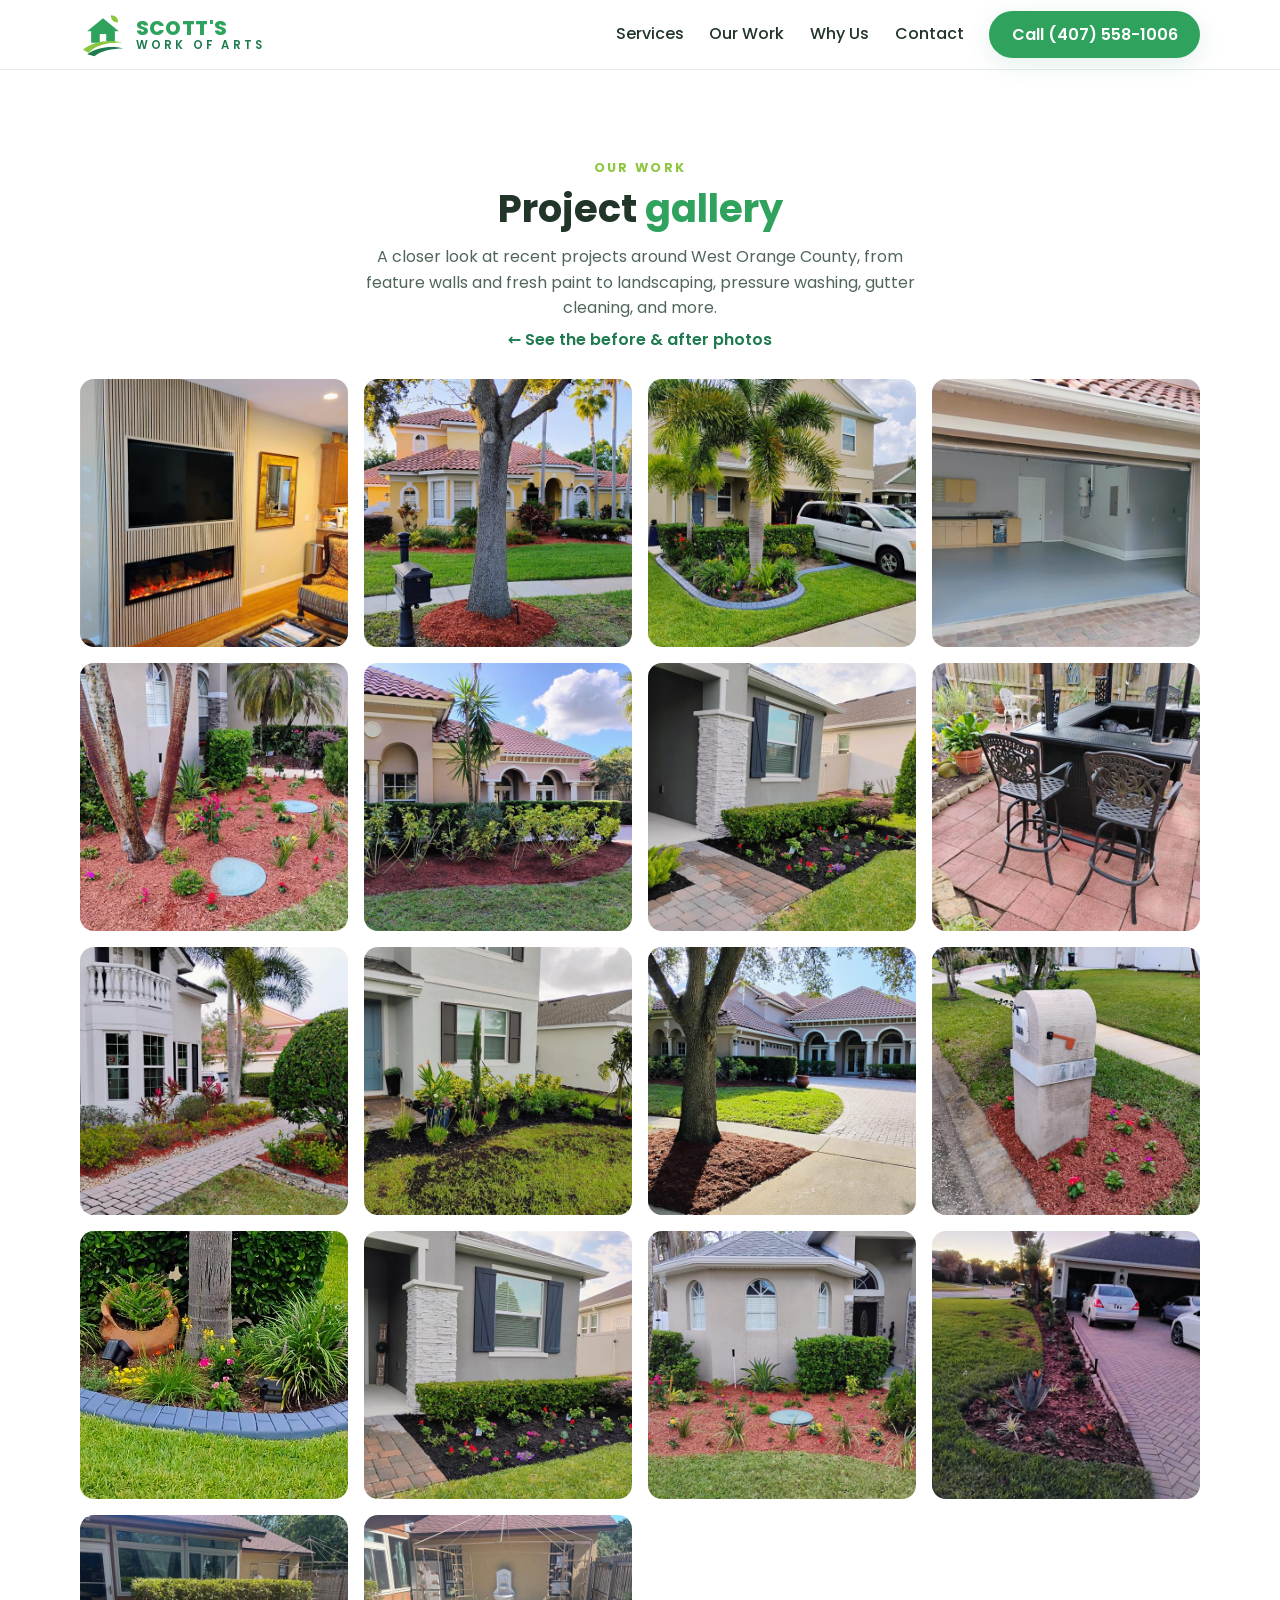
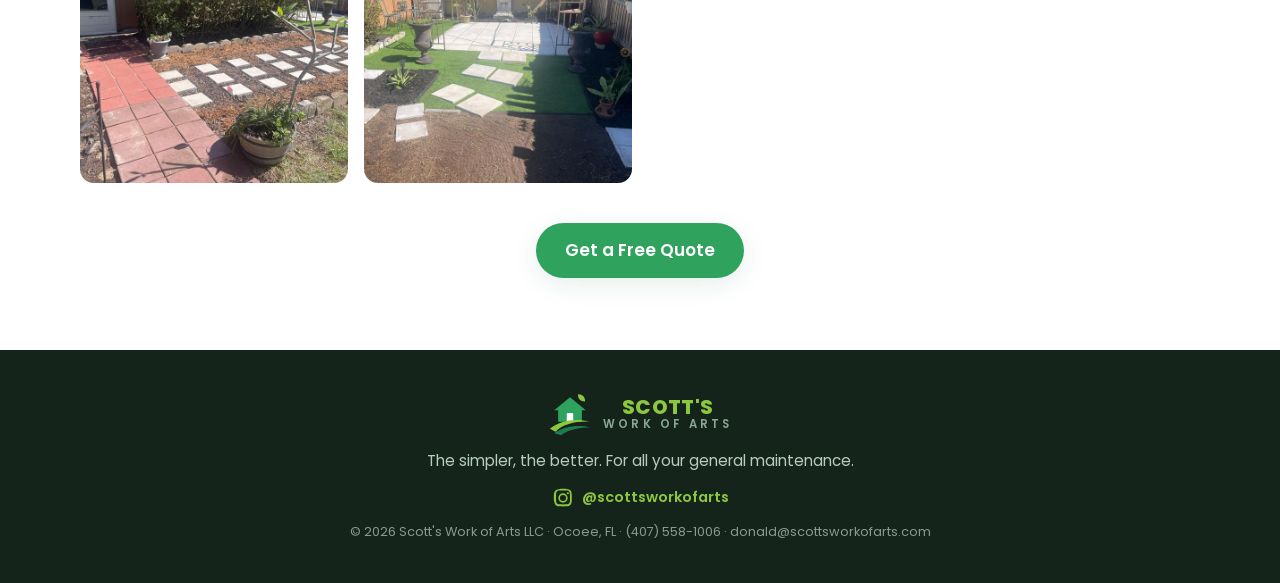
==== commit 2ab3a340: "Add two backyard before/after pairs and their after shots to the gallery Sunroom-side bed (paver wal" ====
--- a/our-work.html
+++ b/our-work.html
@@ -16,7 +16,7 @@
   <meta name="twitter:card" content="summary_large_image">
   <link rel="preconnect" href="https://fonts.googleapis.com">
   <link rel="preconnect" href="https://fonts.gstatic.com" crossorigin>
-  <link href="https://fonts.googleapis.com/css2?family=Fraunces:ital,opsz,wght@0,9..144,500..700;1,9..144,500..700&family=Poppins:wght@400;500;600;700;800&display=swap" rel="stylesheet">
+  <link href="https://fonts.googleapis.com/css2?family=Poppins:wght@400;500;600;700;800&display=swap" rel="stylesheet">
   <link rel="stylesheet" href="css/style.css">
   <link rel="icon" type="image/svg+xml" href="img/favicon.svg">
 </head>
@@ -115,6 +115,12 @@
         <button class="gal-item" type="button" data-full="img/gallery/driveway-palms.jpg" data-cap="Trimmed palms and fresh mulch beside the driveway">
           <img loading="lazy" src="img/gallery/thumb/driveway-palms.jpg" alt="Freshly mulched bed with trimmed palms next to a paver driveway">
         </button>
+        <button class="gal-item" type="button" data-full="img/gallery/ba-garden4-after.jpg" data-cap="New paver walk, stone-bordered bed and fresh mulch outside a sunroom">
+          <img loading="lazy" src="img/gallery/thumb/ba-garden4-after.jpg" alt="Red paver walkway with a stone-bordered mulch bed and matching stepping stones outside a sunroom">
+        </button>
+        <button class="gal-item" type="button" data-full="img/gallery/ba-garden5-after.jpg" data-cap="Side yard rebuilt as a courtyard with a paver pad and turf">
+          <img loading="lazy" src="img/gallery/thumb/ba-garden5-after.jpg" alt="Courtyard with a paver patio, artificial turf, planters and a wall fountain under a gazebo frame">
+        </button>
       </div>
 
       <div class="work-more">
--- a/css/style.css
+++ b/css/style.css
@@ -4,16 +4,12 @@
   --green: #2fa35e;
   --green-light: #8dc63f;
   --green-pale: #eef7ee;
-  --forest: #17422c;
-  --cream: #fbf9f3;
   --ink: #213528;
   --ink-soft: #51665a;
   --white: #ffffff;
-  --line: #e5ecdf;
-  --radius: 18px;
-  --shadow: 0 10px 30px rgba(30, 122, 79, 0.1);
+  --radius: 14px;
+  --shadow: 0 6px 24px rgba(30, 122, 79, 0.12);
   --font: 'Poppins', system-ui, -apple-system, 'Segoe UI', sans-serif;
-  --font-display: 'Fraunces', Georgia, 'Times New Roman', serif;
 }
 
 * { margin: 0; padding: 0; box-sizing: border-box; }
@@ -23,8 +19,8 @@
 body {
   font-family: var(--font);
   color: var(--ink);
-  line-height: 1.65;
-  background: var(--cream);
+  line-height: 1.6;
+  background: var(--white);
 }
 
 .container {
@@ -32,31 +28,23 @@
   margin-inline: auto;
 }
 
-h1, h2, h3 {
-  font-family: var(--font-display);
-  font-weight: 600;
-  line-height: 1.15;
-  letter-spacing: -0.01em;
-}
-
-.accent {
-  color: var(--green-dark);
-  font-style: italic;
-}
+h1, h2, h3 { line-height: 1.2; }
+
+.accent { color: var(--green); }
 
 .section-kicker {
   text-transform: uppercase;
-  letter-spacing: 0.22em;
-  font-size: 0.78rem;
+  letter-spacing: 0.18em;
+  font-size: 0.8rem;
   font-weight: 700;
-  color: var(--green);
-  margin-bottom: 0.7rem;
+  color: var(--green-light);
+  margin-bottom: 0.5rem;
 }
 
 .section-lead {
   color: var(--ink-soft);
-  max-width: 580px;
-  margin: 1rem auto 0;
+  max-width: 560px;
+  margin: 0.75rem auto 0;
 }
 
 /* ===== Buttons ===== */
@@ -69,25 +57,25 @@
   text-decoration: none;
   border-radius: 999px;
   padding: 0.65rem 1.4rem;
-  transition: transform 0.15s ease, box-shadow 0.15s ease, background 0.15s ease, color 0.15s ease;
+  transition: transform 0.15s ease, box-shadow 0.15s ease, background 0.15s ease;
 }
 
 .btn:hover { transform: translateY(-2px); }
 
 .btn-primary {
-  background: var(--green-dark);
+  background: var(--green);
   color: var(--white);
   box-shadow: var(--shadow);
 }
-.btn-primary:hover { background: var(--green); }
+.btn-primary:hover { background: var(--green-dark); }
 
 .btn-outline {
-  border: 2px solid var(--green-dark);
+  border: 2px solid var(--green);
   color: var(--green-dark);
 }
 .btn-outline:hover { background: var(--green-pale); }
 
-.btn-lg { padding: 0.9rem 1.9rem; font-size: 1.05rem; }
+.btn-lg { padding: 0.9rem 1.8rem; font-size: 1.05rem; }
 
 .icon { width: 1.2em; height: 1.2em; fill: currentColor; }
 
@@ -96,9 +84,9 @@
   position: sticky;
   top: 0;
   z-index: 50;
-  background: rgba(251, 249, 243, 0.92);
-  backdrop-filter: blur(10px);
-  border-bottom: 1px solid var(--line);
+  background: rgba(255, 255, 255, 0.95);
+  backdrop-filter: blur(8px);
+  border-bottom: 1px solid #e3eee6;
 }
 
 .header-inner {
@@ -120,7 +108,6 @@
 .brand-text { display: flex; flex-direction: column; line-height: 1.05; }
 
 .brand-name {
-  font-family: var(--font);
   font-weight: 800;
   font-size: 1.25rem;
   letter-spacing: 0.02em;
@@ -137,14 +124,13 @@
 .site-nav {
   display: flex;
   align-items: center;
-  gap: 1.7rem;
+  gap: 1.6rem;
 }
 
 .site-nav a:not(.btn) {
   text-decoration: none;
   color: var(--ink);
   font-weight: 500;
-  font-size: 0.95rem;
   padding-bottom: 2px;
   background: linear-gradient(var(--green), var(--green)) left bottom / 0% 2px no-repeat;
   transition: background-size 0.25s ease, color 0.15s ease;
@@ -175,152 +161,121 @@
 /* ===== Hero ===== */
 .hero {
   position: relative;
-  padding: 4.5rem 0 5rem;
+  background: linear-gradient(135deg, var(--green-pale) 0%, #f7fbf4 60%, #fdfef9 100%);
+  padding: 4.5rem 0 6rem;
   overflow: hidden;
 }
 
-/* soft green wash behind the photo side */
-.hero::before {
-  content: '';
-  position: absolute;
-  top: -220px;
-  right: -180px;
-  width: 640px;
-  height: 640px;
-  border-radius: 50%;
-  background: radial-gradient(closest-side, var(--green-pale), rgba(238, 247, 238, 0));
-  pointer-events: none;
-}
-
 .hero-inner {
-  position: relative;
-  display: grid;
-  grid-template-columns: 1.05fr 0.95fr;
-  align-items: center;
-  gap: 3.5rem;
+  display: grid;
+  grid-template-columns: 1.2fr 0.8fr;
+  align-items: center;
+  gap: 2rem;
 }
 
 .hero-kicker {
   display: inline-block;
-  background: var(--white);
-  color: var(--green-dark);
-  border: 1px solid var(--line);
+  background: var(--green-light);
+  color: var(--white);
   font-weight: 700;
-  font-size: 0.76rem;
-  letter-spacing: 0.16em;
+  font-size: 0.8rem;
+  letter-spacing: 0.12em;
   text-transform: uppercase;
-  padding: 0.35rem 1rem;
+  padding: 0.3rem 0.9rem;
   border-radius: 999px;
-  margin-bottom: 1.2rem;
-  box-shadow: 0 2px 10px rgba(30, 122, 79, 0.07);
+  margin-bottom: 1rem;
 }
 
 .hero h1 {
-  font-size: clamp(2.3rem, 5vw, 3.7rem);
+  font-size: clamp(2rem, 4.5vw, 3.2rem);
+  font-weight: 800;
 }
 
 .hero-lead {
-  margin-top: 1.2rem;
-  font-size: 1.12rem;
+  margin-top: 1rem;
+  font-size: 1.1rem;
   color: var(--ink-soft);
-  max-width: 500px;
+  max-width: 520px;
 }
 
 .hero-actions {
   display: flex;
   flex-wrap: wrap;
   gap: 0.9rem;
-  margin-top: 2rem;
+  margin-top: 1.8rem;
 }
 
 .hero-points {
   display: flex;
   flex-wrap: wrap;
-  gap: 0.6rem;
+  gap: 1.2rem;
   list-style: none;
-  margin-top: 1.8rem;
-}
-
-.hero-points li {
-  background: var(--white);
-  border: 1px solid var(--line);
-  border-radius: 999px;
-  padding: 0.3rem 0.9rem;
-  font-size: 0.85rem;
+  margin-top: 1.6rem;
   color: var(--ink-soft);
+  font-size: 0.95rem;
 }
 
 .hero-points li::before {
-  content: '\2713';
+  content: '✓';
   color: var(--green);
   font-weight: 700;
-  margin-right: 0.45rem;
-}
-
-.hero-art {
-  position: relative;
-  display: flex;
-  justify-content: center;
-}
+  margin-right: 0.4rem;
+}
+
+.hero-art { display: flex; justify-content: center; }
 
 .hero-photo {
   width: 100%;
-  aspect-ratio: 10 / 11;
+  aspect-ratio: 4 / 3;
   object-fit: cover;
-  border-radius: 999px 999px var(--radius) var(--radius);
-  box-shadow: 0 18px 44px rgba(23, 66, 44, 0.22);
-}
-
-/* logo roundel tucked onto the arch */
-.hero-badge {
+  border-radius: var(--radius);
+  box-shadow: 0 12px 28px rgba(30, 122, 79, 0.25);
+}
+
+/* On wide screens, give the photo an equal share of the hero */
+@media (min-width: 861px) {
+  .hero-inner { grid-template-columns: 1fr 1fr; }
+  .hero-photo { aspect-ratio: 3 / 2; }
+}
+
+.hero-wave {
   position: absolute;
-  left: -14px;
-  bottom: 26px;
-  width: 86px;
-  height: 86px;
-  border-radius: 50%;
-  background: var(--white);
-  border: 1px solid var(--line);
-  box-shadow: var(--shadow);
-  display: flex;
-  align-items: center;
-  justify-content: center;
-}
-
-.hero-badge svg { width: 58px; height: 58px; }
-
-/* ===== Sections shared ===== */
-.services, .work, .why-us, .contact { padding: 5.5rem 0; }
-
-.services h2, .work h2, .why-us h2, .contact h2 {
-  font-size: clamp(1.9rem, 4vw, 2.7rem);
-}
+  inset-inline: 0;
+  bottom: -1px;
+  line-height: 0;
+}
+
+.hero-wave svg { width: 100%; height: 90px; display: block; }
 
 /* ===== Services ===== */
 .services {
-  background: var(--white);
-  border-block: 1px solid var(--line);
+  padding: 4.5rem 0;
   text-align: center;
+}
+
+.services h2, .why-us h2, .contact h2 {
+  font-size: clamp(1.7rem, 3.5vw, 2.4rem);
+  font-weight: 700;
 }
 
 .service-grid {
   display: grid;
   grid-template-columns: repeat(auto-fit, minmax(210px, 1fr));
   gap: 1.2rem;
-  margin-top: 2.8rem;
+  margin-top: 2.5rem;
 }
 
 .service-card {
   display: block;
   text-decoration: none;
   color: inherit;
-  background: var(--cream);
-  border: 1px solid var(--line);
+  background: var(--white);
+  border: 1px solid #e3eee6;
   border-radius: var(--radius);
-  padding: 1.7rem 1.2rem 2.5rem;
+  padding: 1.6rem 1.2rem 2.4rem;
   text-align: center;
   position: relative;
-  transition: transform 0.18s ease, box-shadow 0.18s ease, border-color 0.18s ease, background 0.18s ease;
+  transition: transform 0.18s ease, box-shadow 0.18s ease, border-color 0.18s ease;
 }
 
 .service-card::after {
@@ -328,10 +283,10 @@
   position: absolute;
   left: 0;
   right: 0;
-  bottom: 0.85rem;
+  bottom: 0.8rem;
   font-size: 0.78rem;
   font-weight: 600;
-  color: var(--green-dark);
+  color: var(--green);
   opacity: 0;
   transition: opacity 0.18s ease;
 }
@@ -348,16 +303,15 @@
 
 .service-card:hover {
   transform: translateY(-4px);
-  background: var(--white);
   box-shadow: var(--shadow);
   border-color: var(--green-light);
 }
 
 .service-icon {
-  width: 56px;
-  height: 56px;
-  margin: 0 auto 1rem;
-  border-radius: 50%;
+  width: 54px;
+  height: 54px;
+  margin: 0 auto 0.9rem;
+  border-radius: 14px;
   background: var(--green-pale);
   display: flex;
   align-items: center;
@@ -367,15 +321,11 @@
 .service-icon svg {
   width: 28px;
   height: 28px;
-  fill: var(--green-dark);
-  color: var(--green-dark);
-}
-
-.service-card h3 {
-  font-family: var(--font);
-  font-size: 1.02rem;
-  font-weight: 600;
-}
+  fill: var(--green);
+  color: var(--green);
+}
+
+.service-card h3 { font-size: 1.02rem; font-weight: 600; }
 
 .service-card p {
   margin-top: 0.45rem;
@@ -384,12 +334,20 @@
 }
 
 /* ===== Our Work ===== */
-.work { text-align: center; }
+.work {
+  padding: 4.5rem 0;
+  text-align: center;
+}
+
+.work h2 {
+  font-size: clamp(1.7rem, 3.5vw, 2.4rem);
+  font-weight: 700;
+}
 
 .work-page { padding-top: 5.5rem; }
 
 .work-back {
-  margin-top: 0.6rem;
+  margin-top: 0.4rem;
   font-weight: 600;
 }
 
@@ -400,25 +358,25 @@
 
 .work-back a:hover { text-decoration: underline; }
 
-.work-more { margin-top: 2.8rem; }
+.work-more { margin-top: 2.5rem; }
 
 /* Before / After */
 .ba-grid {
   display: grid;
   grid-template-columns: 1fr 1fr;
-  gap: 1.5rem;
-  margin-top: 2.8rem;
+  gap: 1.4rem;
+  margin-top: 2.5rem;
 }
 
 .ba-card {
   background: var(--white);
-  border: 1px solid var(--line);
+  border: 1px solid #e3eee6;
   border-radius: var(--radius);
   overflow: hidden;
   box-shadow: var(--shadow);
 }
 
-.ba-pair { display: grid; grid-template-columns: 1fr 1fr; gap: 3px; }
+.ba-pair { display: grid; grid-template-columns: 1fr 1fr; gap: 2px; }
 
 .ba-img {
   position: relative;
@@ -445,7 +403,7 @@
   position: absolute;
   bottom: 8px;
   left: 8px;
-  background: rgba(23, 66, 44, 0.85);
+  background: rgba(20, 36, 27, 0.82);
   color: #fff;
   font-size: 0.72rem;
   font-weight: 600;
@@ -461,14 +419,14 @@
 .gallery {
   display: grid;
   grid-template-columns: repeat(auto-fill, minmax(240px, 1fr));
-  gap: 1.1rem;
-  margin-top: 1.8rem;
+  gap: 1rem;
+  margin-top: 1.6rem;
 }
 
 .gal-item {
   position: relative;
   padding: 0;
-  border: 1px solid var(--line);
+  border: 0;
   cursor: pointer;
   border-radius: var(--radius);
   overflow: hidden;
@@ -489,6 +447,25 @@
 
 .gal-item:focus-visible { outline: 3px solid var(--green); outline-offset: 2px; }
 
+.play-badge {
+  position: absolute;
+  inset: 0;
+  display: flex;
+  align-items: center;
+  justify-content: center;
+  background: rgba(20, 36, 27, 0.28);
+}
+
+.play-badge svg {
+  width: 54px;
+  height: 54px;
+  fill: #fff;
+  background: rgba(47, 163, 94, 0.9);
+  border-radius: 50%;
+  padding: 12px;
+  box-shadow: 0 4px 14px rgba(0, 0, 0, 0.3);
+}
+
 /* Lightbox */
 .lightbox {
   position: fixed;
@@ -497,7 +474,7 @@
   display: none;
   align-items: center;
   justify-content: center;
-  background: rgba(13, 26, 18, 0.93);
+  background: rgba(12, 22, 16, 0.92);
   padding: 3.5rem 1rem 4rem;
 }
 
@@ -555,51 +532,39 @@
 
 /* ===== Why Us ===== */
 .why-us {
-  background: linear-gradient(165deg, #1b5138, var(--forest));
-  color: #e9f3ec;
-}
-
-.why-us .section-kicker { color: var(--green-light); }
+  background: var(--green-pale);
+  padding: 4.5rem 0;
+}
 
 .why-inner {
   display: grid;
   grid-template-columns: 1.1fr 0.9fr;
-  gap: 3.5rem;
-  align-items: center;
-}
-
-.why-copy > p {
-  color: #c4d9c9;
-  margin-top: 1rem;
-  max-width: 480px;
-}
+  gap: 3rem;
+  align-items: center;
+}
+
+.why-copy > p { color: var(--ink-soft); margin-top: 0.8rem; }
 
 .why-list {
   list-style: none;
-  margin: 1.7rem 0 2.2rem;
+  margin: 1.5rem 0 2rem;
   display: grid;
   gap: 1rem;
 }
 
 .why-list li {
-  background: rgba(255, 255, 255, 0.06);
-  border: 1px solid rgba(255, 255, 255, 0.12);
+  background: var(--white);
   border-left: 4px solid var(--green-light);
   border-radius: 0 var(--radius) var(--radius) 0;
-  padding: 0.95rem 1.15rem;
-  color: #c4d9c9;
+  padding: 0.9rem 1.1rem;
+  color: var(--ink-soft);
   font-size: 0.95rem;
 }
 
 .why-list strong {
   display: block;
-  color: var(--white);
-}
-
-.why-us .btn-primary {
-  background: var(--green);
-}
-.why-us .btn-primary:hover { background: var(--green-light); color: var(--forest); }
+  color: var(--ink);
+}
 
 .why-stats {
   display: grid;
@@ -608,9 +573,9 @@
 }
 
 .stat-card {
-  background: rgba(255, 255, 255, 0.06);
-  border: 1px solid rgba(255, 255, 255, 0.12);
+  background: var(--white);
   border-radius: var(--radius);
+  box-shadow: var(--shadow);
   padding: 1.8rem 1rem;
   text-align: center;
   display: flex;
@@ -619,52 +584,51 @@
 }
 
 .stat-number {
-  font-family: var(--font-display);
-  font-style: italic;
-  font-size: 2.3rem;
-  font-weight: 600;
-  color: #cdeaa6;
-  line-height: 1.1;
+  font-size: 2rem;
+  font-weight: 800;
+  color: var(--green);
 }
 
 .stat-label {
   font-size: 0.85rem;
-  color: #c4d9c9;
+  color: var(--ink-soft);
 }
 
 /* ===== Contact ===== */
 .contact {
   background: linear-gradient(140deg, var(--green-dark), var(--green));
   color: var(--white);
+  padding: 4.5rem 0;
   text-align: center;
 }
 
 .section-kicker.light { color: #cdeaa6; }
 
-.contact-lead { margin-top: 0.8rem; opacity: 0.92; max-width: 640px; margin-inline: auto; }
+.contact-lead { margin-top: 0.6rem; opacity: 0.9; max-width: 640px; margin-inline: auto; }
 
 .contact-grid {
   display: grid;
   grid-template-columns: 1.2fr 0.8fr;
   gap: 1.6rem;
-  margin-top: 2.6rem;
+  margin-top: 2.4rem;
   text-align: left;
   align-items: start;
 }
 
 /* --- Quote form --- */
 .quote-form {
-  background: var(--cream);
+  background: var(--white);
   border-radius: var(--radius);
-  box-shadow: 0 16px 40px rgba(15, 46, 30, 0.25);
-  padding: 2rem 1.9rem;
+  box-shadow: var(--shadow);
+  padding: 1.8rem;
   color: var(--ink);
   display: grid;
   gap: 1rem;
 }
 
 .quote-form h3 {
-  font-size: 1.45rem;
+  font-size: 1.25rem;
+  font-weight: 700;
   color: var(--green-dark);
 }
 
@@ -688,10 +652,10 @@
   font-family: var(--font);
   font-size: 0.95rem;
   color: var(--ink);
-  border: 1.5px solid #dde5d4;
+  border: 1.5px solid #d6e6da;
   border-radius: 10px;
   padding: 0.65rem 0.8rem;
-  background: var(--white);
+  background: #fbfdfb;
   width: 100%;
   transition: border-color 0.15s ease;
 }
@@ -760,7 +724,7 @@
 
 /* ===== Footer ===== */
 .site-footer {
-  background: #12211a;
+  background: #14241b;
   color: #b9cdbf;
   padding: 2.5rem 0;
   text-align: center;
@@ -790,14 +754,11 @@
 
 /* ===== Responsive ===== */
 @media (max-width: 860px) {
-  .hero { padding-top: 2.5rem; }
-  .hero::before { display: none; }
-  .hero-inner { grid-template-columns: 1fr; text-align: center; gap: 2rem; }
+  .hero-inner { grid-template-columns: 1fr; text-align: center; }
   .hero-lead { margin-inline: auto; }
   .hero-actions, .hero-points { justify-content: center; }
   .hero-art { order: -1; }
-  .hero-photo { aspect-ratio: 16 / 9; border-radius: var(--radius); }
-  .hero-badge { display: none; }
+  .hero-photo { aspect-ratio: 16 / 9; }
   .why-inner { grid-template-columns: 1fr; }
 
   .nav-toggle { display: flex; }
@@ -808,11 +769,11 @@
     top: 100%;
     left: 0;
     right: 0;
-    background: var(--cream);
+    background: var(--white);
     flex-direction: column;
     padding: 1.2rem 4%;
     gap: 1rem;
-    border-bottom: 1px solid var(--line);
+    border-bottom: 1px solid #e3eee6;
     box-shadow: var(--shadow);
   }
 
